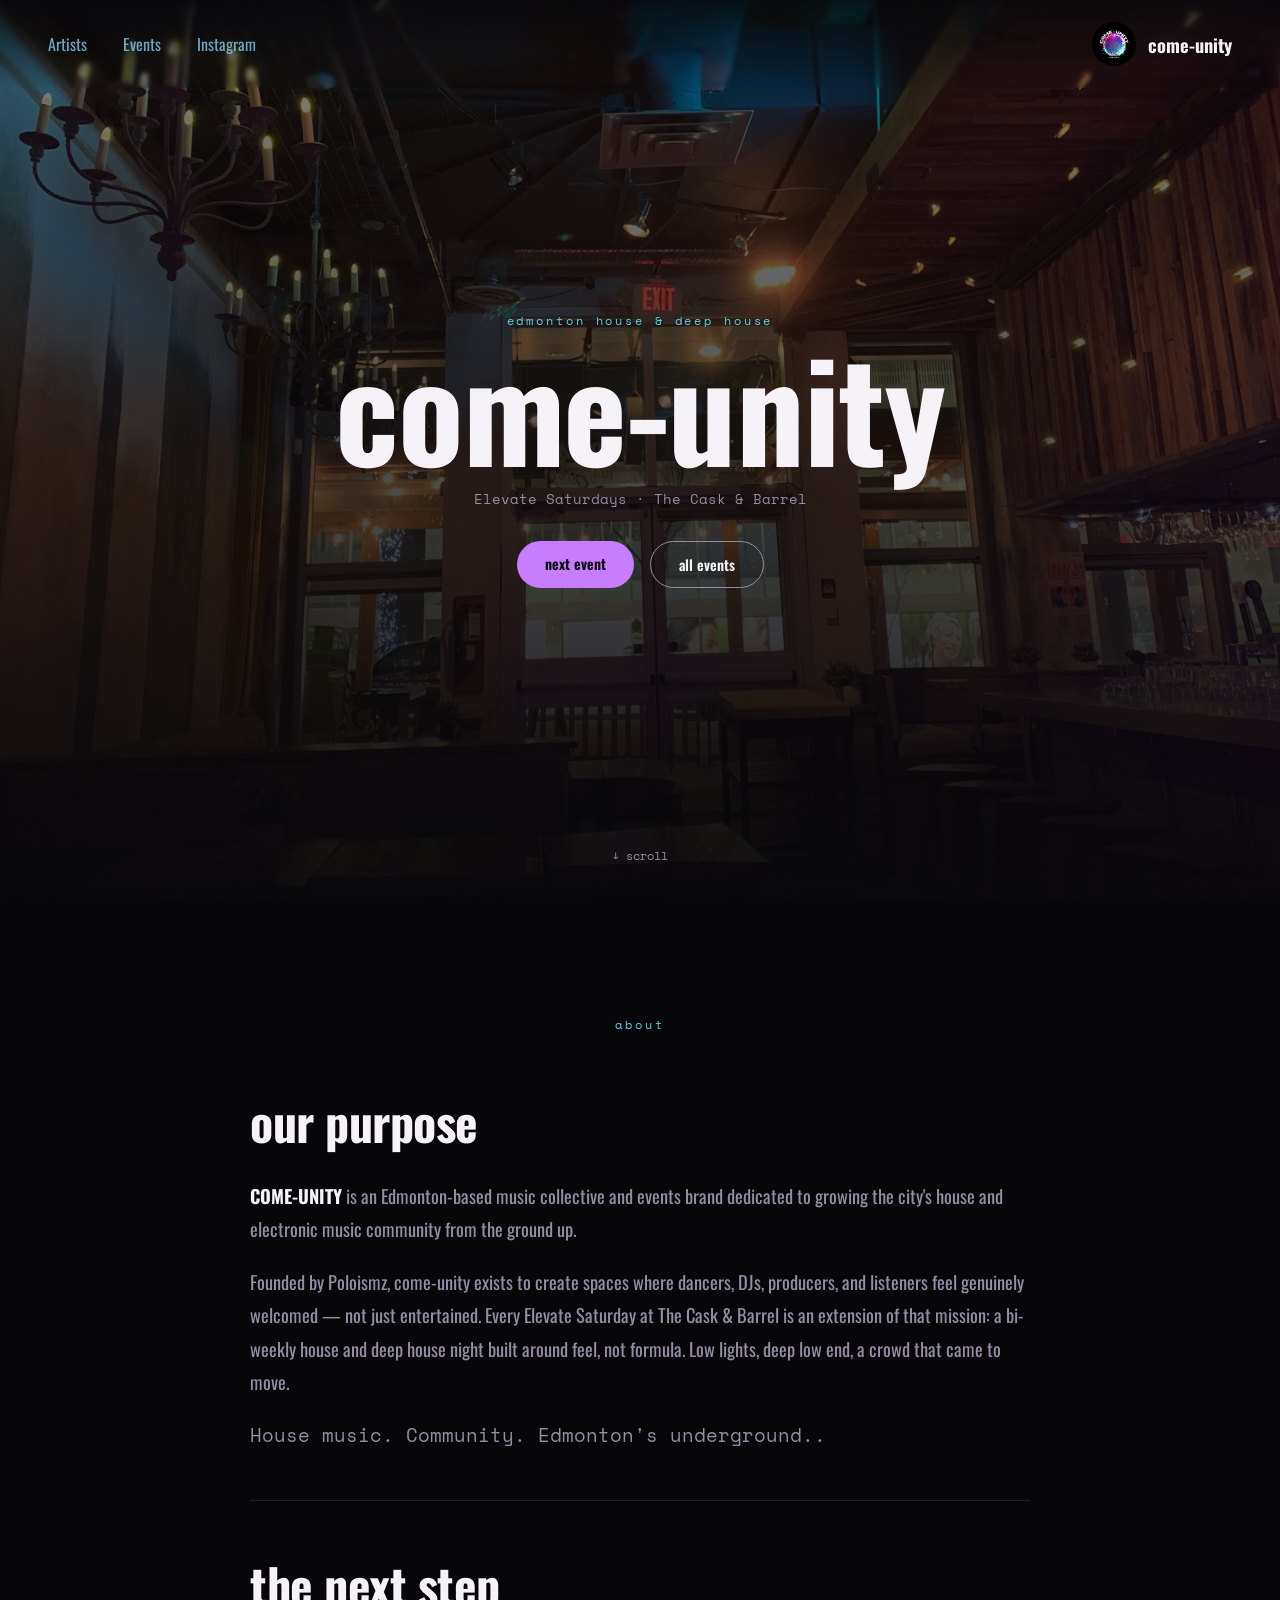
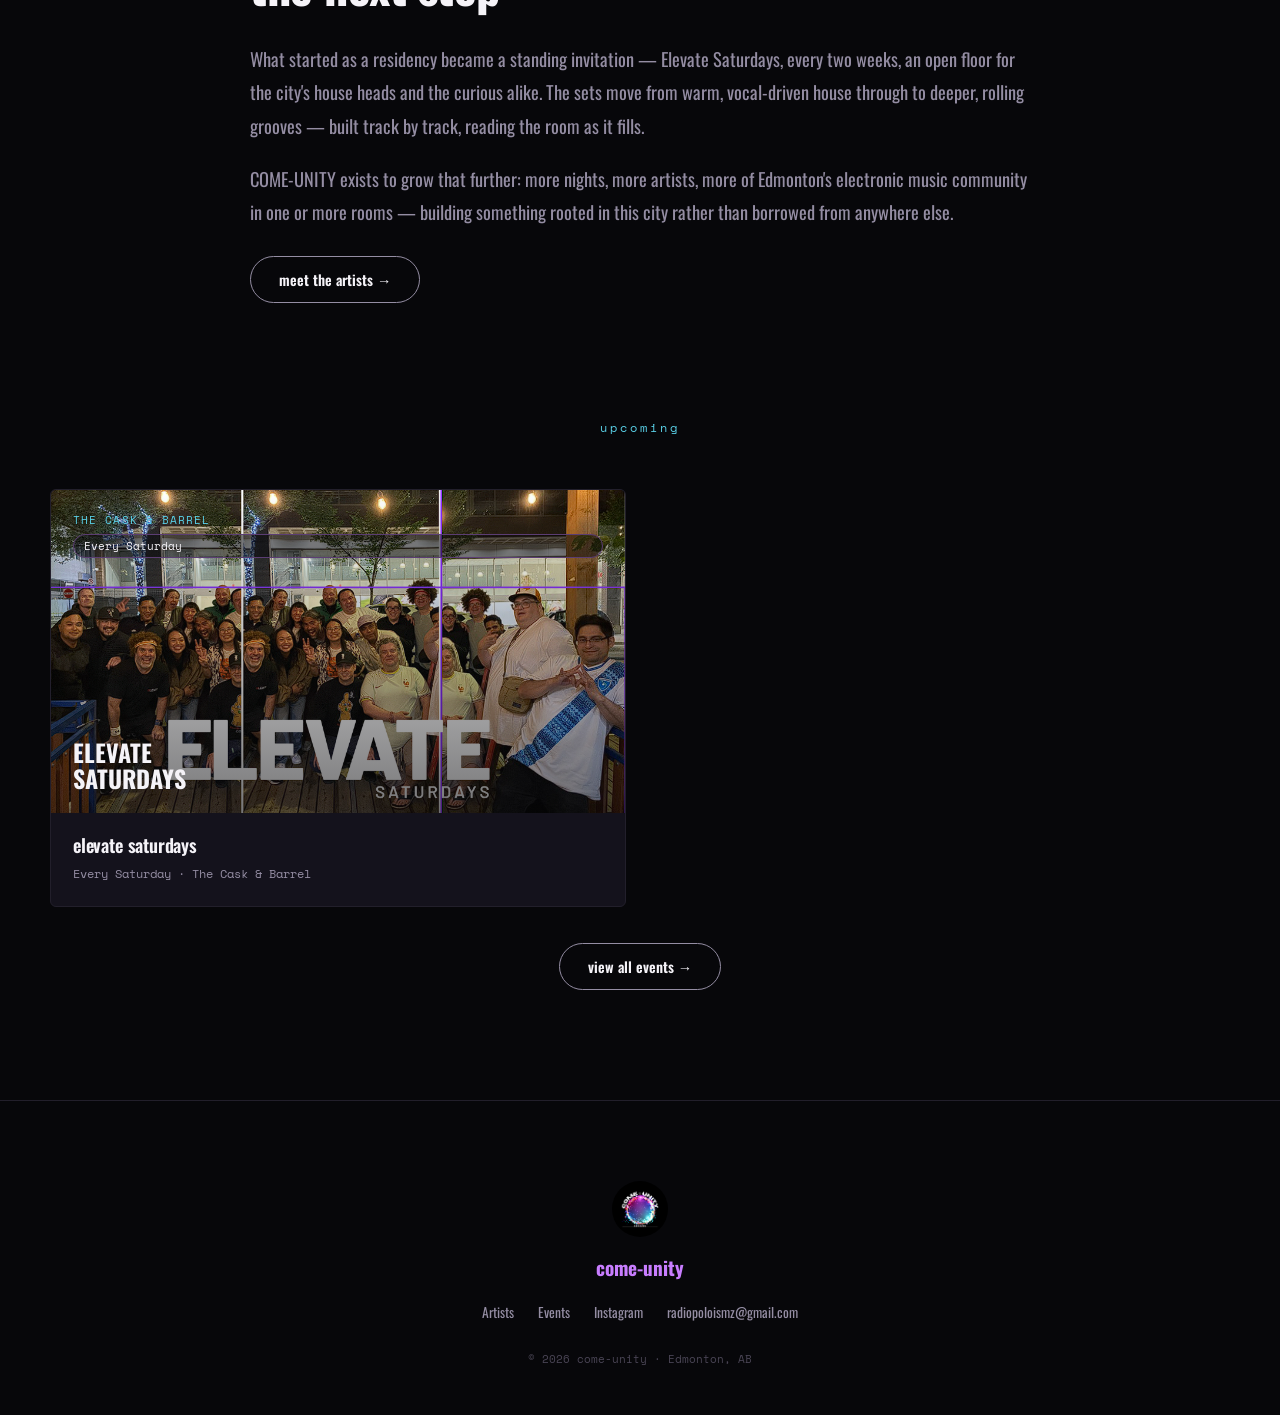
==== index.html @ d99fdaa0 "Update index.html" ====
<!DOCTYPE html>
<html lang="en">
<head>
<!-- Google tag (gtag.js) -->
<script async src="https://www.googletagmanager.com/gtag/js?id=G-9E8HQ9C3RS"></script>
<script>
  window.dataLayer = window.dataLayer || [];
  function gtag(){dataLayer.push(arguments);}
  gtag('js', new Date());
  gtag('config', 'G-9E8HQ9C3RS');
</script>
  <meta charset="UTF-8">
  <meta name="viewport" content="width=device-width, initial-scale=1.0, maximum-scale=1.0, user-scalable=no">
  <title>COME-UNITY — Edmonton House & Deep House</title>
  <meta name="description" content="COME-UNITY is Edmonton's home for electronic music. Elevate Saturdays at The Cask & Barrel.">
  <meta property="og:title" content="COME-UNITY — Edmonton House & Deep House">
  <meta property="og:description" content="Elevate Saturdays. Edmonton's weekly house night at The Cask & Barrel.">
  <meta property="og:image" content="https://come-unity.productions/assets/come-unity_blk.png">
  <meta property="og:url" content="https://come-unity.productions">
  <link rel="stylesheet" href="assets/css/style.css">
  <style>
    /* ── NAV SWAP: logo/wordmark right, links left ── */
    nav {
      flex-direction: row-reverse;
    }
    /* Slightly larger nav links */
    .nav-links {
      font-size: 1rem;
      gap: 36px;
    }
    .nav-logo {
      font-size: 1.15rem;
    }
    .nav-logo img {
      width: 44px;
      height: 44px;
    }

    /* ── ABOUT SECTION: stacked single column ── */
    .about-stack {
      max-width: 780px;
      margin: 0 auto;
    }
    .about-stack h2 {
      font-size: clamp(2rem, 4vw, 3rem);
      margin-bottom: 22px;
      font-family: 'Oswald', sans-serif;
      text-transform: lowercase;
      color: var(--text);
    }
    .about-stack p {
      color: var(--text-dim);
      line-height: 1.8;
      font-size: clamp(1rem, 1.5vw, 1.15rem);
      margin-bottom: 20px;
    }
    .about-stack p strong {
      color: var(--text);
    }
    .about-stack .pull {
      font-size: clamp(1rem, 1.5vw, 1.2rem);
      margin-top: 10px;
      margin-bottom: 36px;
    }
    .about-divider {
      border: none;
      border-top: 1px solid var(--line);
      margin: 48px 0;
    }
    .about-stack .btn {
      margin-top: 8px;
    }
  </style>
</head>
<body>

<nav>
  <!-- Logo/wordmark now on the RIGHT -->
  <a class="nav-logo" href="/">
    <img src="assets/logo.png" alt="come-unity">
    come-unity
  </a>
  <!-- Links now on the LEFT -->
  <div class="nav-links">
    <a href="artists/">Artists</a>
    <a href="events/">Events</a>
    <a href="https://instagram.com/poloismz_radio" target="_blank" rel="noopener">Instagram</a>
  </div>
</nav>

<!-- HERO -->
<section class="hero">
  <div class="hero-bg" style="background-image: url('assets/hero.jpg');"></div>
  <div class="hero-content">
    <span class="eyebrow">Edmonton House &amp; Deep House</span>
    <h1>come-unity</h1>
    <p class="hero-sub">Elevate Saturdays · The Cask &amp; Barrel</p>
    <div class="hero-ctas">
      <a class="btn btn-primary" href="events/elevate/">next event</a>
      <a class="btn btn-outline" href="events/">all events</a>
    </div>
  </div>
  <div class="scroll-hint">↓ scroll</div>
</section>

<!-- ABOUT STRIP — stacked single column, Our Purpose then Next Step below -->
<section class="section" id="about">
  <div class="section-inner">
    <div class="section-label"><span class="eyebrow">about</span></div>

    <div class="about-stack">

      <!-- OUR PURPOSE -->
      <h2>OUR PURPOSE</h2>
      <p>
        <strong>COME-UNITY</strong> is an Edmonton-based music collective and events brand
        dedicated to growing the city's house and electronic music community from the ground up.
      </p>
      <p>
        Founded by Poloismz, come-unity exists to create spaces where dancers, DJs, producers,  
        and listeners feel genuinely welcomed — not just entertained. Every Elevate Saturday at 
        The Cask &amp; Barrel is an extension of that mission: a bi-weekly house and deep house 
        night built around feel, not formula. Low lights, deep low end, a crowd that came to move.
      </p>
      <p class="pull">House music. Community. Edmonton's underground..</p>

      <hr class="about-divider">

      <!-- THE NEXT STEP — directly below -->
      <h2>THE NEXT STEP</h2>
      <p>
        What started as a residency became a standing invitation — Elevate Saturdays,
        every two weeks, an open floor for the city's house heads and the curious alike.
        The sets move from warm, vocal-driven house through to deeper, rolling grooves —
        built track by track, reading the room as it fills.
      </p>
      <p>
        COME-UNITY exists to grow that further: more nights, more artists,
        more of Edmonton's electronic music community in one or more rooms — building something
        rooted in this city rather than borrowed from anywhere else.
      </p>
      <a class="btn btn-outline" href="artists/">meet the artists →</a>

    </div>
  </div>
</section>

<!-- NEXT EVENT TEASER -->
<section class="section" style="padding-top: 0;" id="events-teaser">
  <div class="section-inner">
    <div class="section-label"><span class="eyebrow">upcoming</span></div>
    <div id="home-events" class="grid-2"></div>
    <div style="text-align:center; margin-top:36px;">
      <a class="btn btn-outline" href="events/">view all events →</a>
    </div>
  </div>
</section>

<!-- FOOTER -->
<footer>
  <img class="foot-logo" src="assets/logo.png" alt="come-unity">
  <div class="foot-brand">come-unity</div>
  <div class="foot-links">
    <a href="artists/">Artists</a>
    <a href="events/">Events</a>
    <a href="https://instagram.com/poloismz_radio" target="_blank" rel="noopener">Instagram</a>
    <a href="mailto:radiopoloismz@gmail.com">radiopoloismz@gmail.com</a>
  </div>
  <div class="copyright">© 2026 come-unity · Edmonton, AB</div>
</footer>

<script>
  const EVENTS = [
    {
      title:  "elevate saturdays",
      date:   "Every Saturday",
      venue:  "The Cask & Barrel",
      lineup: "elevate<br>saturdays",
      image:  "",
      status: "upcoming",
      slug:   "events/elevate/"
    }
    /* add more events here */
  ];

  function renderEventCards(events, containerId, limit) {
    const container = document.getElementById(containerId);
    if (!container) return;
    const list = limit ? events.slice(0, limit) : events;
    if (!list.length) {
      container.innerHTML = '<p style="color:var(--text-dim);font-family:Space Mono,monospace;font-size:.85rem;">no upcoming events listed yet.</p>';
      return;
    }
    container.innerHTML = list.map(ev => `
      <a class="event-card" href="${ev.slug || 'events/'}">
        <div class="flyer" style="background-image:url('assets/elevate/Elevate_NEW.png')">
          <div>
            <div class="venue-tag">${ev.venue}</div>
            <div class="date-pill">${ev.date}</div>
          </div>
          <div class="lineup-text">${ev.lineup}</div>
        </div>
        <div class="body">
          <h3>${ev.title}</h3>
          <div class="meta">${ev.date} · ${ev.venue}</div>
        </div>
      </a>
    `).join('');
  }

  renderEventCards(EVENTS, 'home-events', 2);
</script>

</body>
</html>
---- assets/css/style.css ----
@import url('https://fonts.googleapis.com/css2?family=Oswald:wght@400;500;600;700&family=Space+Mono:wght@400;700&display=swap');

/* ── TOKENS ─────────────────────────────────────────── */
:root {
  --bg:          #07070a;
  --bg-raised:   #111018;
  --bg-card:     #14121c;
  --accent:      #c87dff;   /* violet */
  --accent-2:    #5ad1e8;   /* cyan   */
  --accent-warm: #ff6eb0;   /* magenta */
  --accent-dim:  #5b3d73;
  --text:        #f5f3f8;
  --text-dim:    #948da3;
  --line:        #221f2b;
  --radius:      6px;
}

/* ── RESET ──────────────────────────────────────────── */
*, *::before, *::after { box-sizing: border-box; margin: 0; padding: 0; }
html  { scroll-behavior: smooth; }
body  {
  background: var(--bg);
  color: var(--text);
  font-family: 'Oswald', sans-serif;
  -webkit-font-smoothing: antialiased;
}
a { color: inherit; text-decoration: none; }
img { display: block; max-width: 100%; }

/* ── TYPE HELPERS ───────────────────────────────────── */
.mono    { font-family: 'Space Mono', monospace; }
h1, h2, h3 {
  font-family: 'Oswald', sans-serif;
  text-transform: lowercase;
  letter-spacing: -0.01em;
}
.eyebrow {
  font-family: 'Space Mono', monospace;
  font-size: 0.72rem;
  letter-spacing: 0.25em;
  color: var(--accent-2);
  text-transform: lowercase;
}
.pull {
  color: var(--accent);
  font-family: 'Space Mono', monospace;
  font-size: 0.9rem;
  margin-top: 24px;
}

/* ── NAV ────────────────────────────────────────────── */
nav {
  position: fixed; top: 0; left: 0; right: 0; z-index: 50;
  display: flex; justify-content: space-between; align-items: center;
  padding: 22px 48px;
  /* subtle blur backdrop */
  background: linear-gradient(to bottom, rgba(7,7,10,0.85), transparent);
  -webkit-backdrop-filter: blur(2px);
  backdrop-filter: blur(2px);
}
.nav-logo {
  display: flex; align-items: center; gap: 12px;
  font-weight: 700; font-size: 1.05rem; text-transform: lowercase;
}
.nav-logo img {
  width: 38px; height: 38px; border-radius: 50%;
}
.nav-links { display:flex; gap:32px; font-size: 0.85rem; }
.nav-links a { opacity: 0.8; transition: opacity .2s; color: #89cff0; }
.nav-links a:hover { opacity: 1; }
.nav-links a.active { opacity: 1; color: var(--accent); }

/* ── HERO (full-screen) ─────────────────────────────── */
.hero {
  position: relative; height: 100vh; min-height: 640px;
  display: flex; flex-direction: column;
  align-items: center; justify-content: center;
  text-align: center; overflow: hidden;
}
.hero-bg {
  position: absolute; inset: 0;
  background-size: cover; background-position: center 70%;
  z-index: 0;
}
.hero-bg::after {
  content: "";
  position: absolute; inset: 0;
  background: linear-gradient(
    180deg,
    rgba(7,7,10,0.50) 0%,
    rgba(7,7,10,0.70) 50%,
    rgba(7,7,10,0.97) 100%
  );
}
/* fallback glow when no photo */
.hero-bg.glow {
  background:
    radial-gradient(55% 45% at 30% 30%, rgba(200,125,255,0.30), transparent 70%),
    radial-gradient(55% 45% at 75% 60%, rgba(90,209,232,0.22), transparent 70%),
    var(--bg);
  animation: drift 18s ease-in-out infinite alternate;
}
@keyframes drift {
  from { filter: hue-rotate(0deg) brightness(1); }
  to   { filter: hue-rotate(14deg) brightness(1.1); }
}
.hero-content {
  position: relative; z-index: 2; padding: 0 24px;
}
.hero-content h1 {
  font-size: clamp(3rem, 11vw, 8.5rem);
  line-height: 0.9; font-weight: 700;
}
.hero-content .eyebrow { display: block; margin-bottom: 16px; }
.hero-sub {
  margin-top: 20px;
  font-family: 'Space Mono', monospace;
  color: var(--text-dim); font-size: 0.9rem;
}
.hero-ctas {
  display: flex; gap: 16px; justify-content: center;
  margin-top: 32px; flex-wrap: wrap;
}
.scroll-hint {
  position: absolute; bottom: 36px; left: 50%; transform: translateX(-50%);
  font-family: 'Space Mono', monospace; font-size: 0.72rem; color: var(--text-dim);
  z-index: 2; animation: bob 2.2s ease-in-out infinite;
}
@keyframes bob {
  0%, 100% { transform: translate(-50%, 0); }
  50%       { transform: translate(-50%, 6px); }
}

/* ── BUTTONS ────────────────────────────────────────── */
.btn {
  display: inline-block;
  padding: 12px 28px;
  border-radius: 999px;
  font-family: 'Oswald', sans-serif;
  font-size: 0.9rem; font-weight: 600;
  text-transform: lowercase;
  transition: opacity .2s, transform .15s;
  cursor: pointer; border: none;
}
.btn:hover { opacity: 0.85; transform: translateY(-2px); }
.btn-primary {
  background: var(--accent);
  color: var(--bg);
}
.btn-outline {
  background: transparent;
  border: 1px solid var(--text-dim);
  color: var(--text);
}
.btn-outline:hover { border-color: var(--accent); color: var(--accent); }

/* ── SECTION / LAYOUT ───────────────────────────────── */
.section { padding: 110px 48px; }
.section-inner { max-width: 1180px; margin: 0 auto; }
.section-label { text-align: center; margin-bottom: 52px; }

/* ── CARDS (generic) ────────────────────────────────── */
.card {
  background: var(--bg-card);
  border: 1px solid var(--line);
  border-radius: var(--radius);
  overflow: hidden;
  transition: transform .25s, border-color .25s;
}
.card:hover { transform: translateY(-4px); border-color: var(--accent-dim); }
.card-img {
  aspect-ratio: 16 / 9;
  background: linear-gradient(135deg, #231540, #10101a 65%);
  background-size: cover; background-position: center;
  position: relative;
}
.card-img::after {
  content: ""; position: absolute; inset: 0;
  background: linear-gradient(180deg, transparent 50%, rgba(7,7,10,0.6));
}
.card-body { padding: 20px 24px 26px; }
.card-body h3 { font-size: 1.2rem; font-weight: 600; margin-bottom: 6px; }
.card-body .meta {
  font-family: 'Space Mono', monospace;
  font-size: 0.78rem; color: var(--text-dim); margin-bottom: 14px;
}
.card-body p { color: var(--text-dim); font-size: 0.95rem; line-height: 1.6; }

/* ── TWO-COL GRID ───────────────────────────────────── */
.grid-2 {
  display: grid; grid-template-columns: 1fr 1fr; gap: 28px;
}
.grid-3 {
  display: grid; grid-template-columns: repeat(3, 1fr); gap: 24px;
}

/* ── PAGE HERO (sub-pages) ──────────────────────────── */
.page-hero {
  padding: 160px 48px 80px;
  border-bottom: 1px solid var(--line);
  position: relative; overflow: hidden;
}
.page-hero::before {
  content: "";
  position: absolute; inset: 0;
  background:
    radial-gradient(60% 80% at 10% 50%, rgba(200,125,255,0.12), transparent 70%),
    radial-gradient(50% 60% at 80% 20%, rgba(90,209,232,0.08), transparent 70%);
  pointer-events: none;
}
.page-hero .inner { max-width: 1180px; margin: 0 auto; position: relative; z-index: 1; }
.page-hero h1 { font-size: clamp(2.4rem, 6vw, 5rem); line-height: 0.95; font-weight: 700; }
.page-hero .sub {
  margin-top: 16px; color: var(--text-dim);
  font-family: 'Space Mono', monospace; font-size: 0.9rem;
}
.page-hero .eyebrow { margin-bottom: 14px; }

/* ── BREADCRUMB ─────────────────────────────────────── */
.breadcrumb {
  font-family: 'Space Mono', monospace; font-size: 0.72rem;
  color: var(--text-dim); margin-bottom: 18px;
}
.breadcrumb a { color: var(--accent-2); }
.breadcrumb a:hover { color: var(--text); }
.breadcrumb span { margin: 0 8px; }

/* ── ARTIST CARD ────────────────────────────────────── */
.artist-card {
  display: block;
  background: var(--bg-card);
  border: 1px solid var(--line);
  border-radius: var(--radius);
  overflow: hidden;
  transition: transform .25s, border-color .25s;
}
.artist-card:hover { transform: translateY(-5px); border-color: var(--accent-dim); }
.artist-card .photo {
  aspect-ratio: 1;
  background: linear-gradient(135deg, #271b35, #0e0c1a 65%);
  background-size: cover; background-position: top center;
  position: relative;
}
.artist-card .photo::after {
  content: ""; position: absolute; inset: 0;
  background: linear-gradient(180deg, transparent 50%, rgba(7,7,10,0.7));
}
.artist-card .info { padding: 18px 22px 22px; }
.artist-card .info h3 { font-size: 1.3rem; font-weight: 700; margin-bottom: 4px; }
.artist-card .info .role { font-family: 'Space Mono', monospace; font-size: 0.72rem; color: var(--accent-2); }
.artist-card .info p { color: var(--text-dim); font-size: 0.9rem; line-height: 1.5; margin-top: 10px; }

/* ── EVENT CARD ─────────────────────────────────────── */
.event-card {
  display: block;
  background: var(--bg-card);
  border: 1px solid var(--line);
  border-radius: var(--radius);
  overflow: hidden;
  transition: transform .25s, border-color .25s;
}
.event-card:hover { transform: translateY(-4px); border-color: var(--accent-dim); }
.event-card .flyer {
  aspect-ratio: 16 / 9;
  background: linear-gradient(135deg, #271b35, #10101a 60%);
  background-size: cover; background-position: center;
  position: relative; padding: 22px;
  display: flex; flex-direction: column; justify-content: space-between;
}
.event-card .flyer::after {
  content: ""; position: absolute; inset: 0;
  background: linear-gradient(180deg, rgba(7,7,10,0.0), rgba(7,7,10,0.55));
  pointer-events: none;
}
.event-card .flyer > * { position: relative; z-index: 1; }
.event-card .flyer .venue-tag {
  font-family: 'Space Mono', monospace; font-size: 0.68rem;
  letter-spacing: 0.1em; color: var(--accent-2); text-transform: uppercase;
}
.event-card .flyer .date-pill {
  align-self: flex-start;
  font-family: 'Space Mono', monospace; font-size: 0.68rem;
  color: var(--text); border: 1px solid var(--accent-dim);
  padding: 3px 10px; border-radius: 999px; margin-top: 6px;
  background: rgba(7,7,10,0.5);
}
.event-card .flyer .lineup-text {
  font-size: 1.5rem; font-weight: 700;
  text-transform: uppercase; line-height: 1.05;
}
.event-card .body { padding: 18px 22px 24px; }
.event-card .body h3 { font-size: 1.15rem; font-weight: 600; margin-bottom: 6px; }
.event-card .body .meta {
  font-family: 'Space Mono', monospace; font-size: 0.76rem; color: var(--text-dim);
}

/* ── FOOTER ─────────────────────────────────────────── */
footer {
  text-align: center; padding: 80px 24px 48px;
  border-top: 1px solid var(--line);
}
footer .foot-logo { width: 56px; height: 56px; border-radius: 50%; margin: 0 auto 16px; }
footer .foot-brand {
  font-weight: 700; font-size: 1.2rem; color: var(--accent);
  text-transform: lowercase; margin-bottom: 20px;
}
.foot-links {
  display: flex; justify-content: center; gap: 24px;
  flex-wrap: wrap; font-size: 0.85rem; color: var(--text-dim); margin-bottom: 28px;
}
.foot-links a:hover { color: var(--text); }
.copyright {
  font-family: 'Space Mono', monospace; font-size: 0.7rem; color: #4a4555;
}

/* ── RESPONSIVE ─────────────────────────────────────── */
@media (max-width: 860px) {
  nav { padding: 18px 22px; }
  .nav-links { gap: 18px; font-size: 0.78rem; }
  .section { padding: 80px 22px; }
  .page-hero { padding: 130px 22px 60px; }
  .grid-2, .grid-3 { grid-template-columns: 1fr; }
}
@media (max-width: 500px) {
  .nav-links a:not(.active) { display: none; }
}
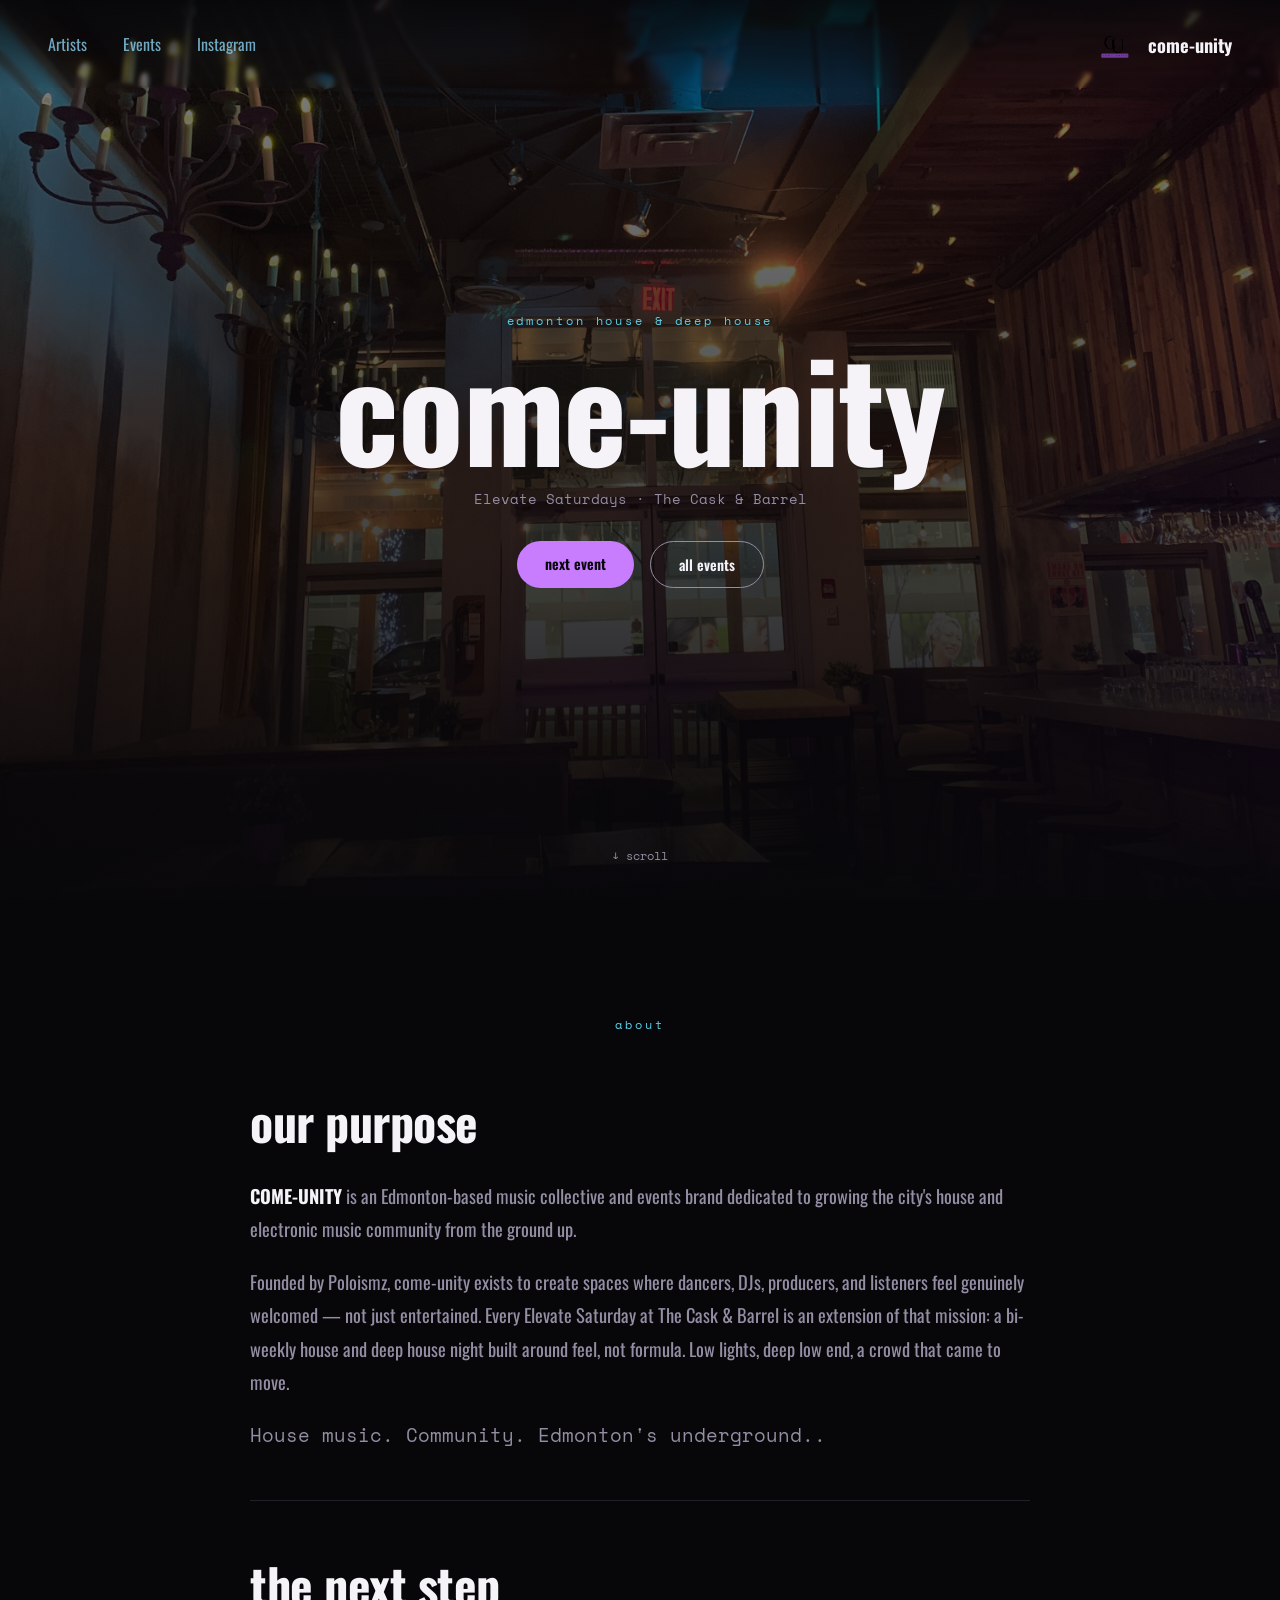
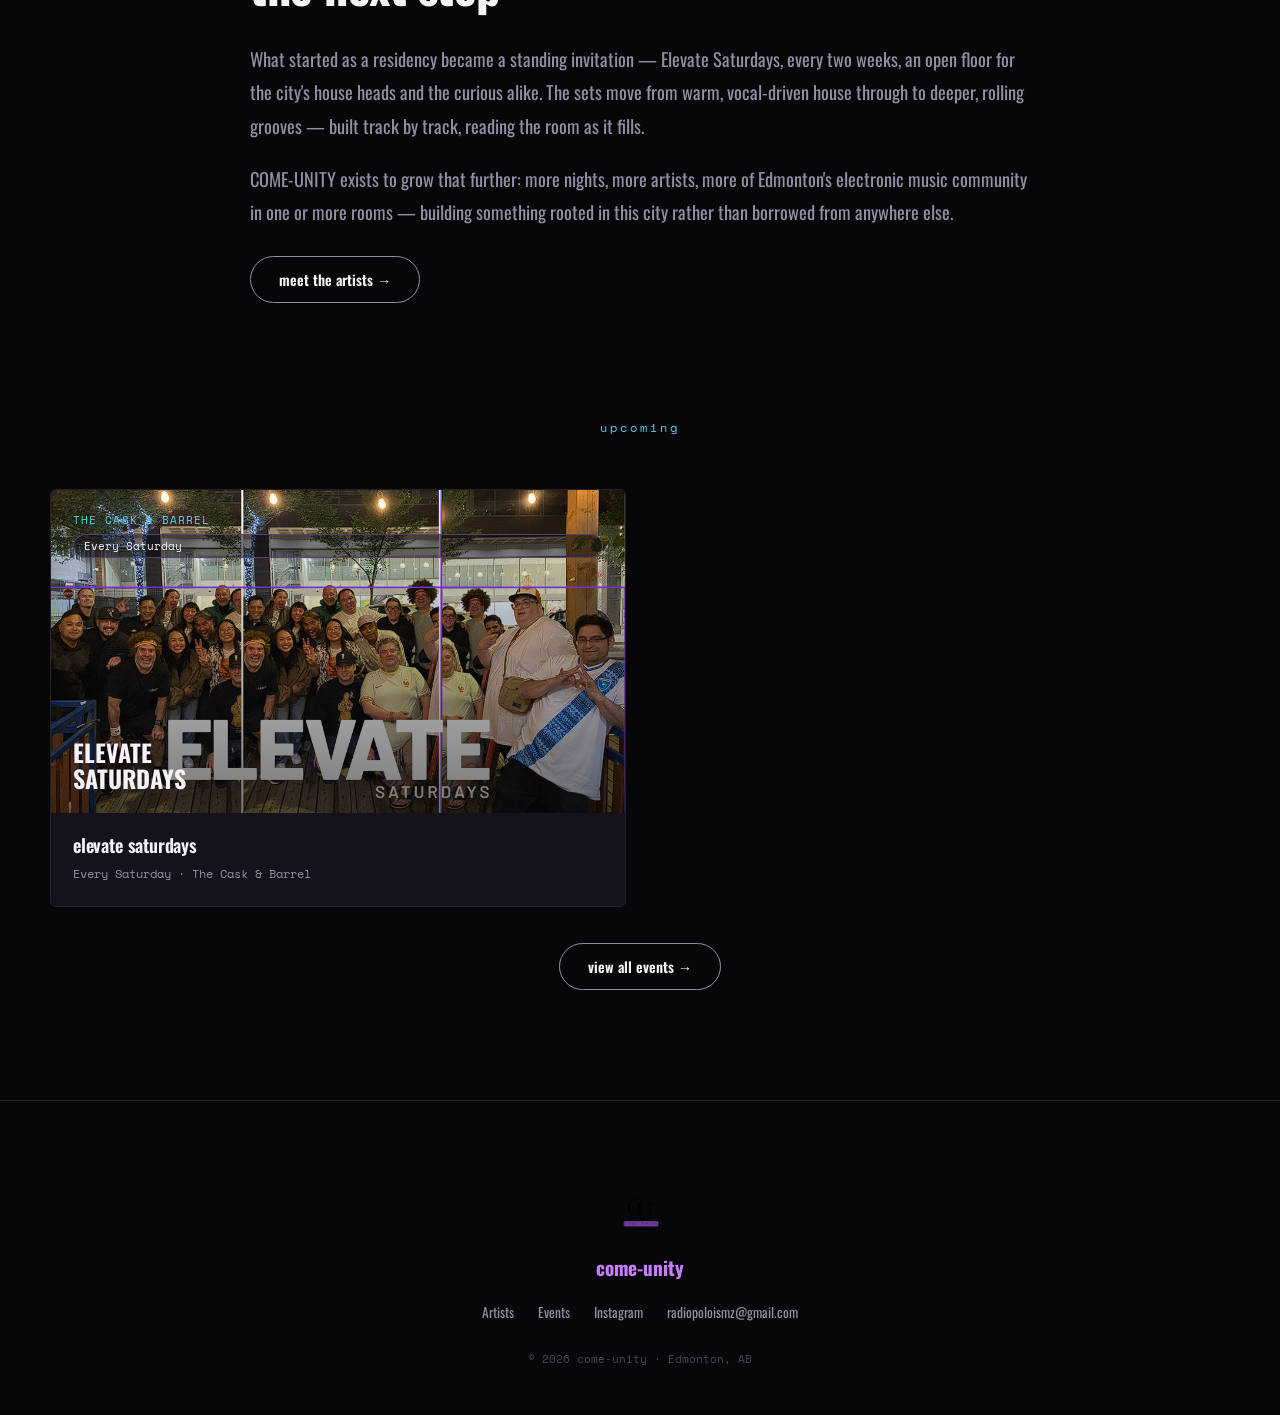
==== commit b67b42bc: "Update index.html" ====
--- a/index.html
+++ b/index.html
@@ -77,7 +77,7 @@
 <nav>
   <!-- Logo/wordmark now on the RIGHT -->
   <a class="nav-logo" href="/">
-    <img src="assets/logo.png" alt="come-unity">
+    <img src="assets/come-unity_blk.png" alt="come-unity">
     come-unity
   </a>
   <!-- Links now on the LEFT -->
@@ -158,7 +158,7 @@
 
 <!-- FOOTER -->
 <footer>
-  <img class="foot-logo" src="assets/logo.png" alt="come-unity">
+  <img class="foot-logo" src="assets/come-unity_blk.png" alt="come-unity">
   <div class="foot-brand">come-unity</div>
   <div class="foot-links">
     <a href="artists/">Artists</a>
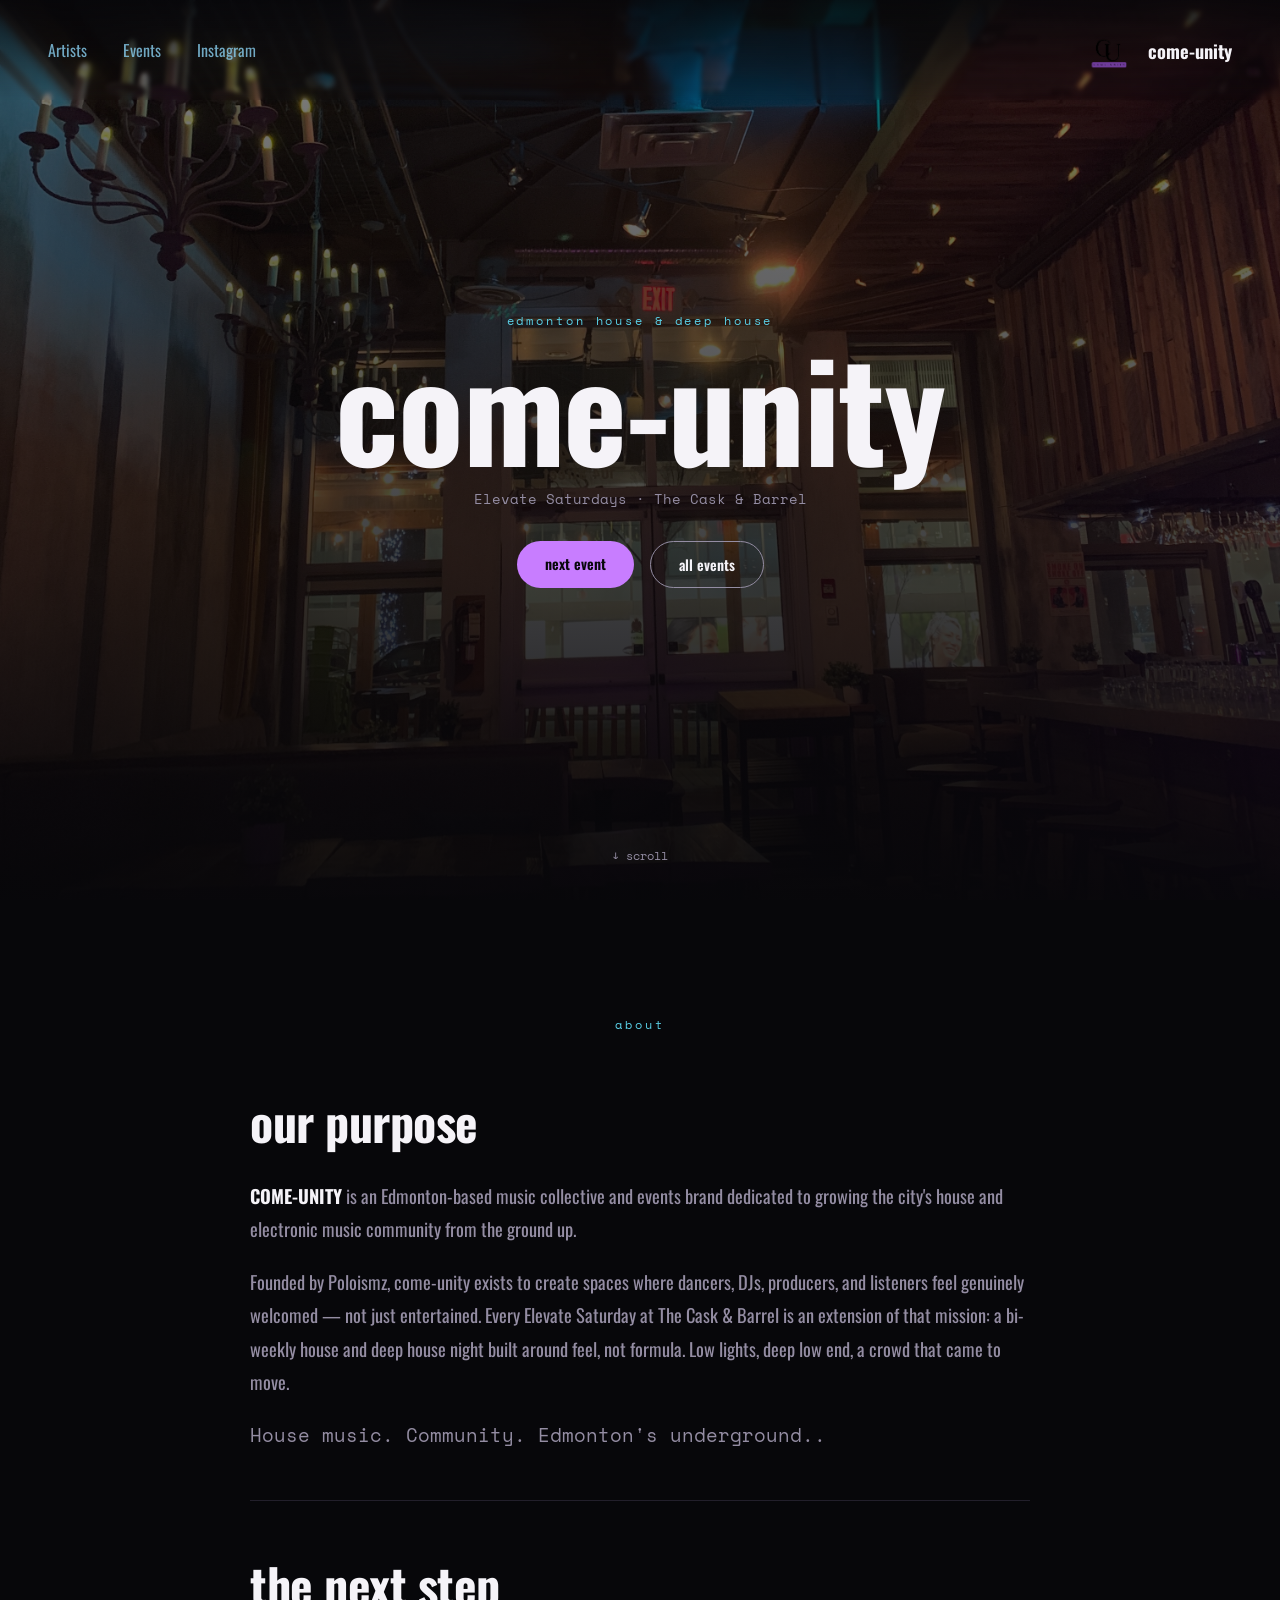
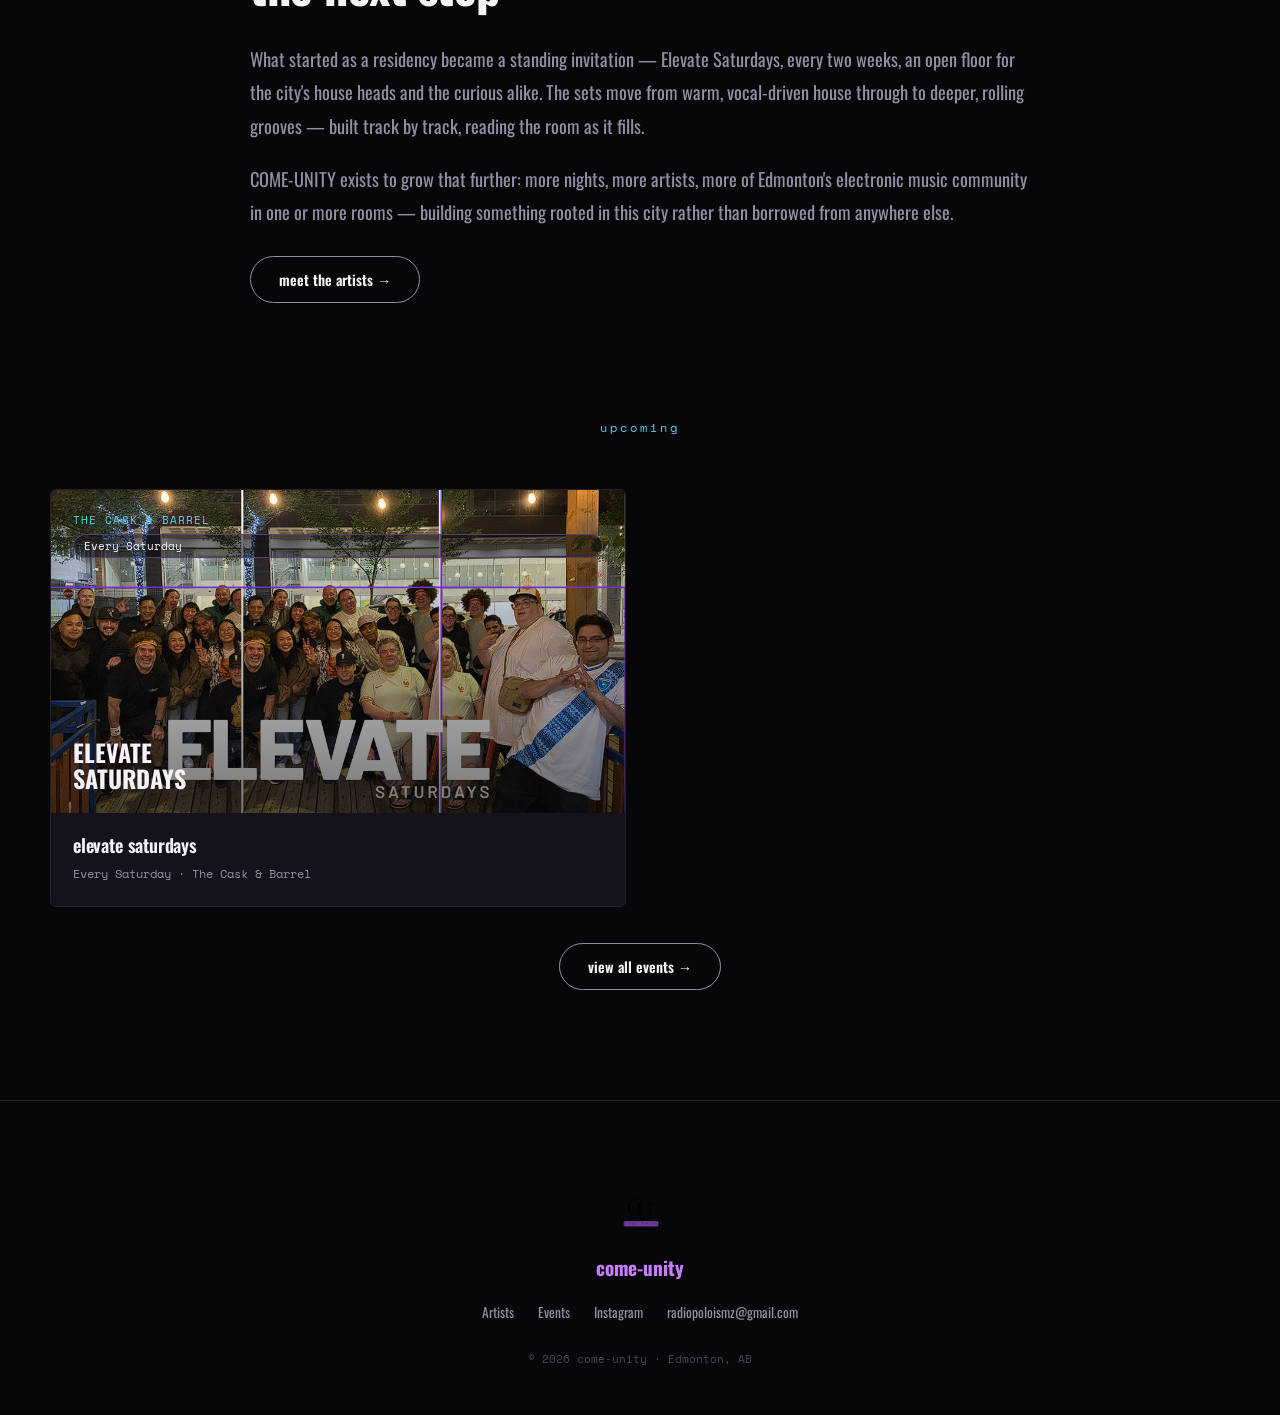
==== commit 248a431c: "Update index.html" ====
--- a/index.html
+++ b/index.html
@@ -32,8 +32,8 @@
       font-size: 1.15rem;
     }
     .nav-logo img {
-      width: 44px;
-      height: 44px;
+      width: 56px;
+      height: 56px;
     }
 
     /* ── ABOUT SECTION: stacked single column ── */
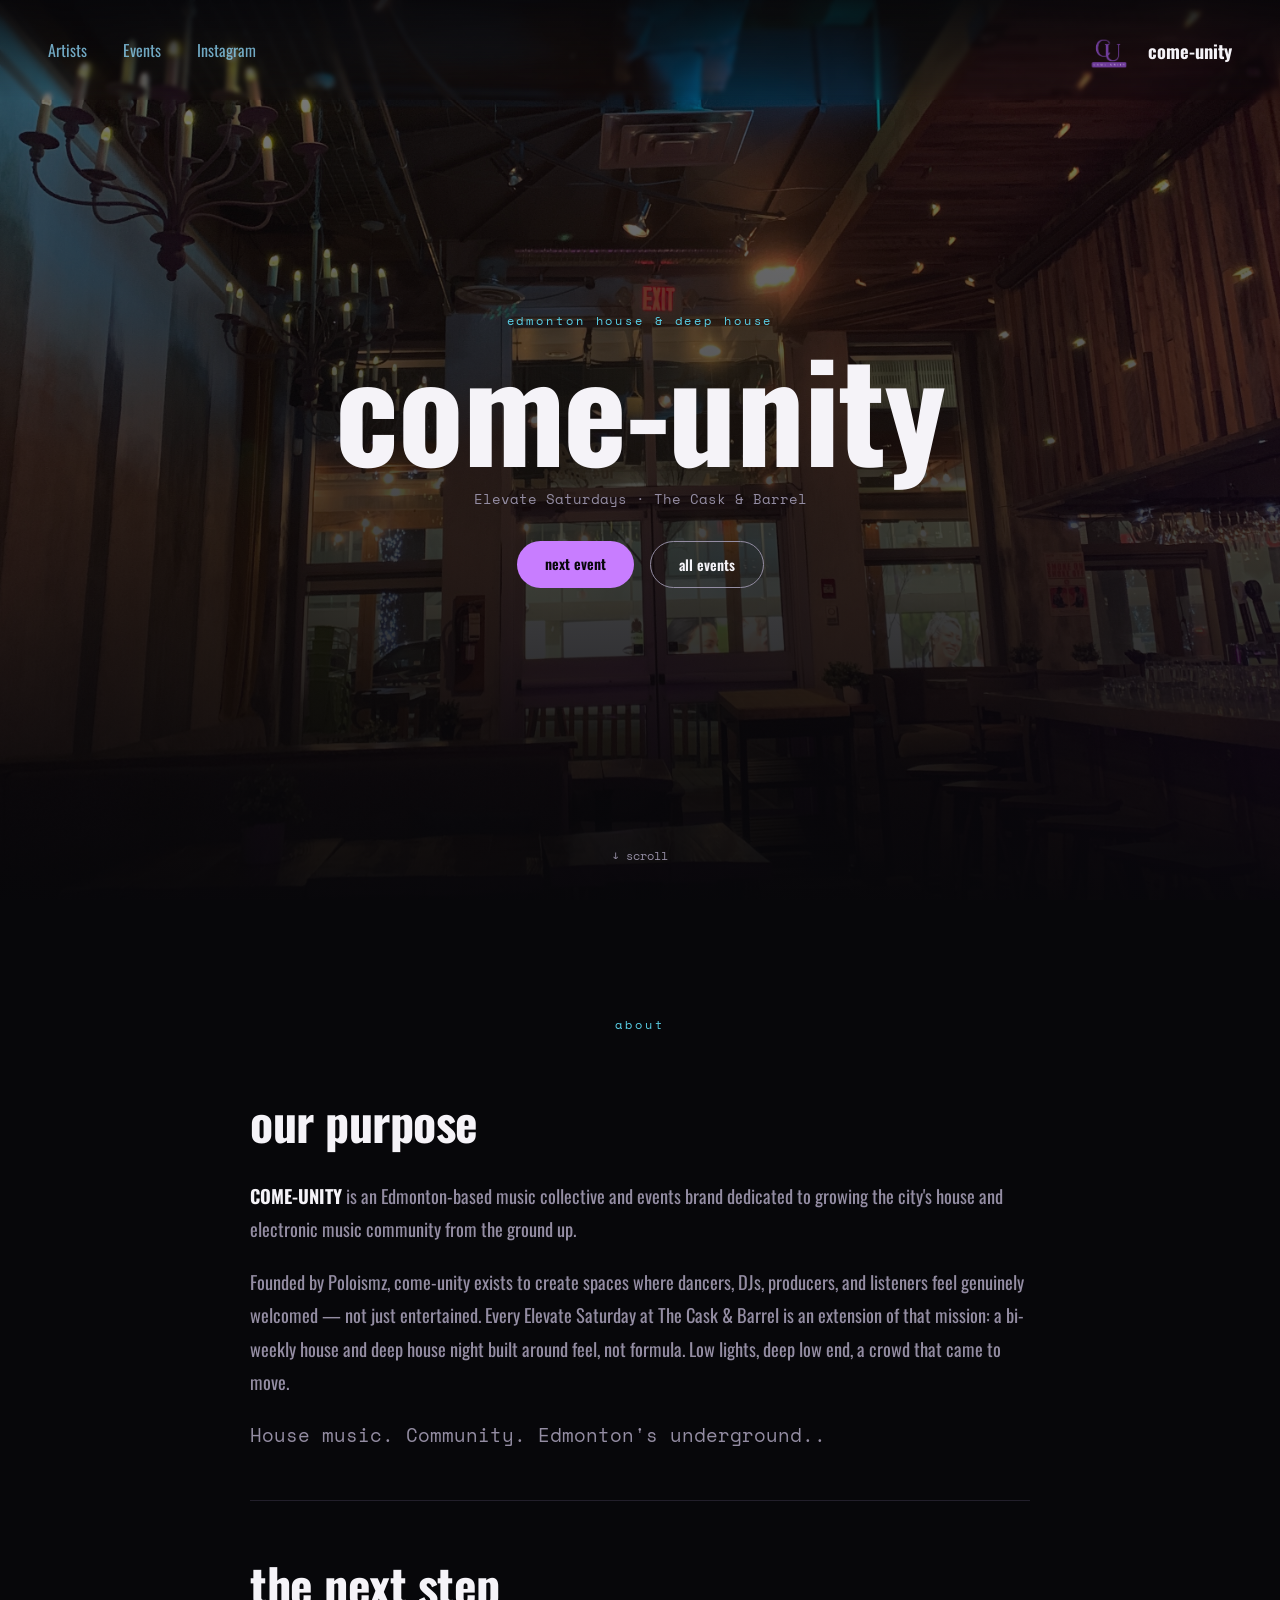
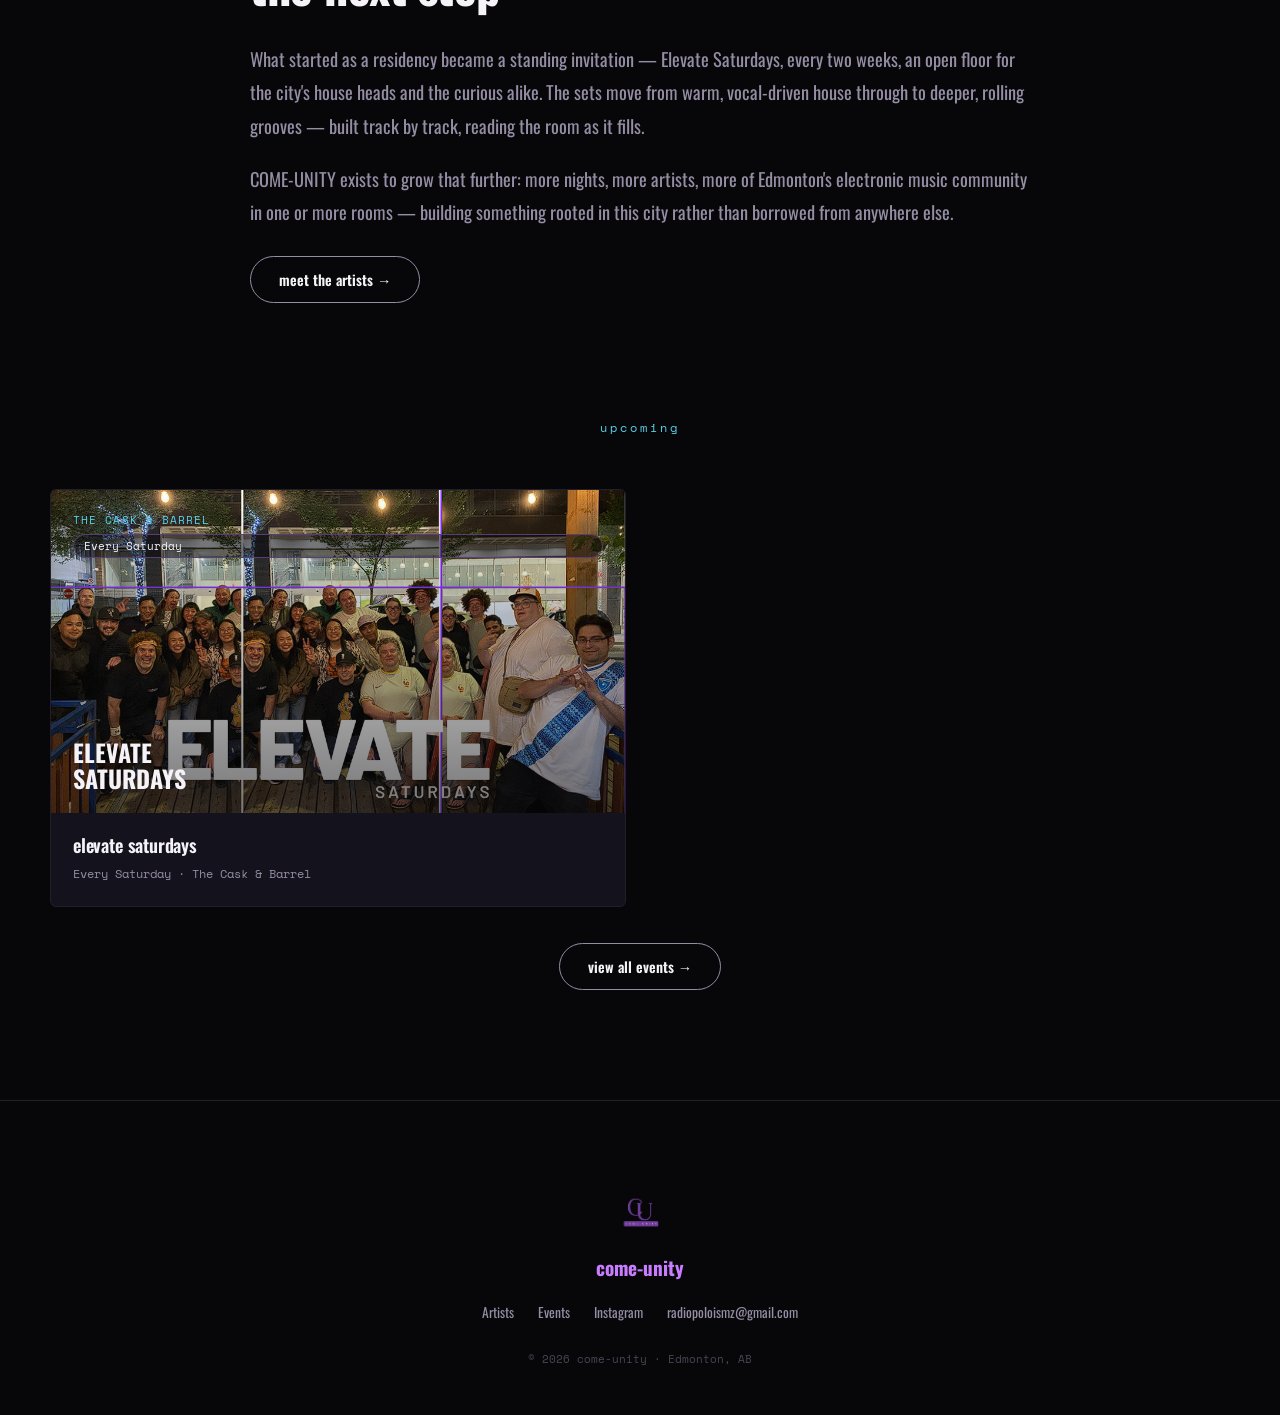
==== commit c21fd2b5: "Update index.html" ====
--- a/index.html
+++ b/index.html
@@ -15,7 +15,7 @@
   <meta name="description" content="COME-UNITY is Edmonton's home for electronic music. Elevate Saturdays at The Cask & Barrel.">
   <meta property="og:title" content="COME-UNITY — Edmonton House & Deep House">
   <meta property="og:description" content="Elevate Saturdays. Edmonton's weekly house night at The Cask & Barrel.">
-  <meta property="og:image" content="https://come-unity.productions/assets/come-unity_blk.png">
+  <meta property="og:image" content="https://come-unity.productions/assets/come-unity_wht.png">
   <meta property="og:url" content="https://come-unity.productions">
   <link rel="stylesheet" href="assets/css/style.css">
   <style>
@@ -77,7 +77,7 @@
 <nav>
   <!-- Logo/wordmark now on the RIGHT -->
   <a class="nav-logo" href="/">
-    <img src="assets/come-unity_blk.png" alt="come-unity">
+    <img src="assets/come-unity_wht.png" alt="come-unity">
     come-unity
   </a>
   <!-- Links now on the LEFT -->
@@ -158,7 +158,7 @@
 
 <!-- FOOTER -->
 <footer>
-  <img class="foot-logo" src="assets/come-unity_blk.png" alt="come-unity">
+  <img class="foot-logo" src="assets/come-unity_wht.png" alt="come-unity">
   <div class="foot-brand">come-unity</div>
   <div class="foot-links">
     <a href="artists/">Artists</a>
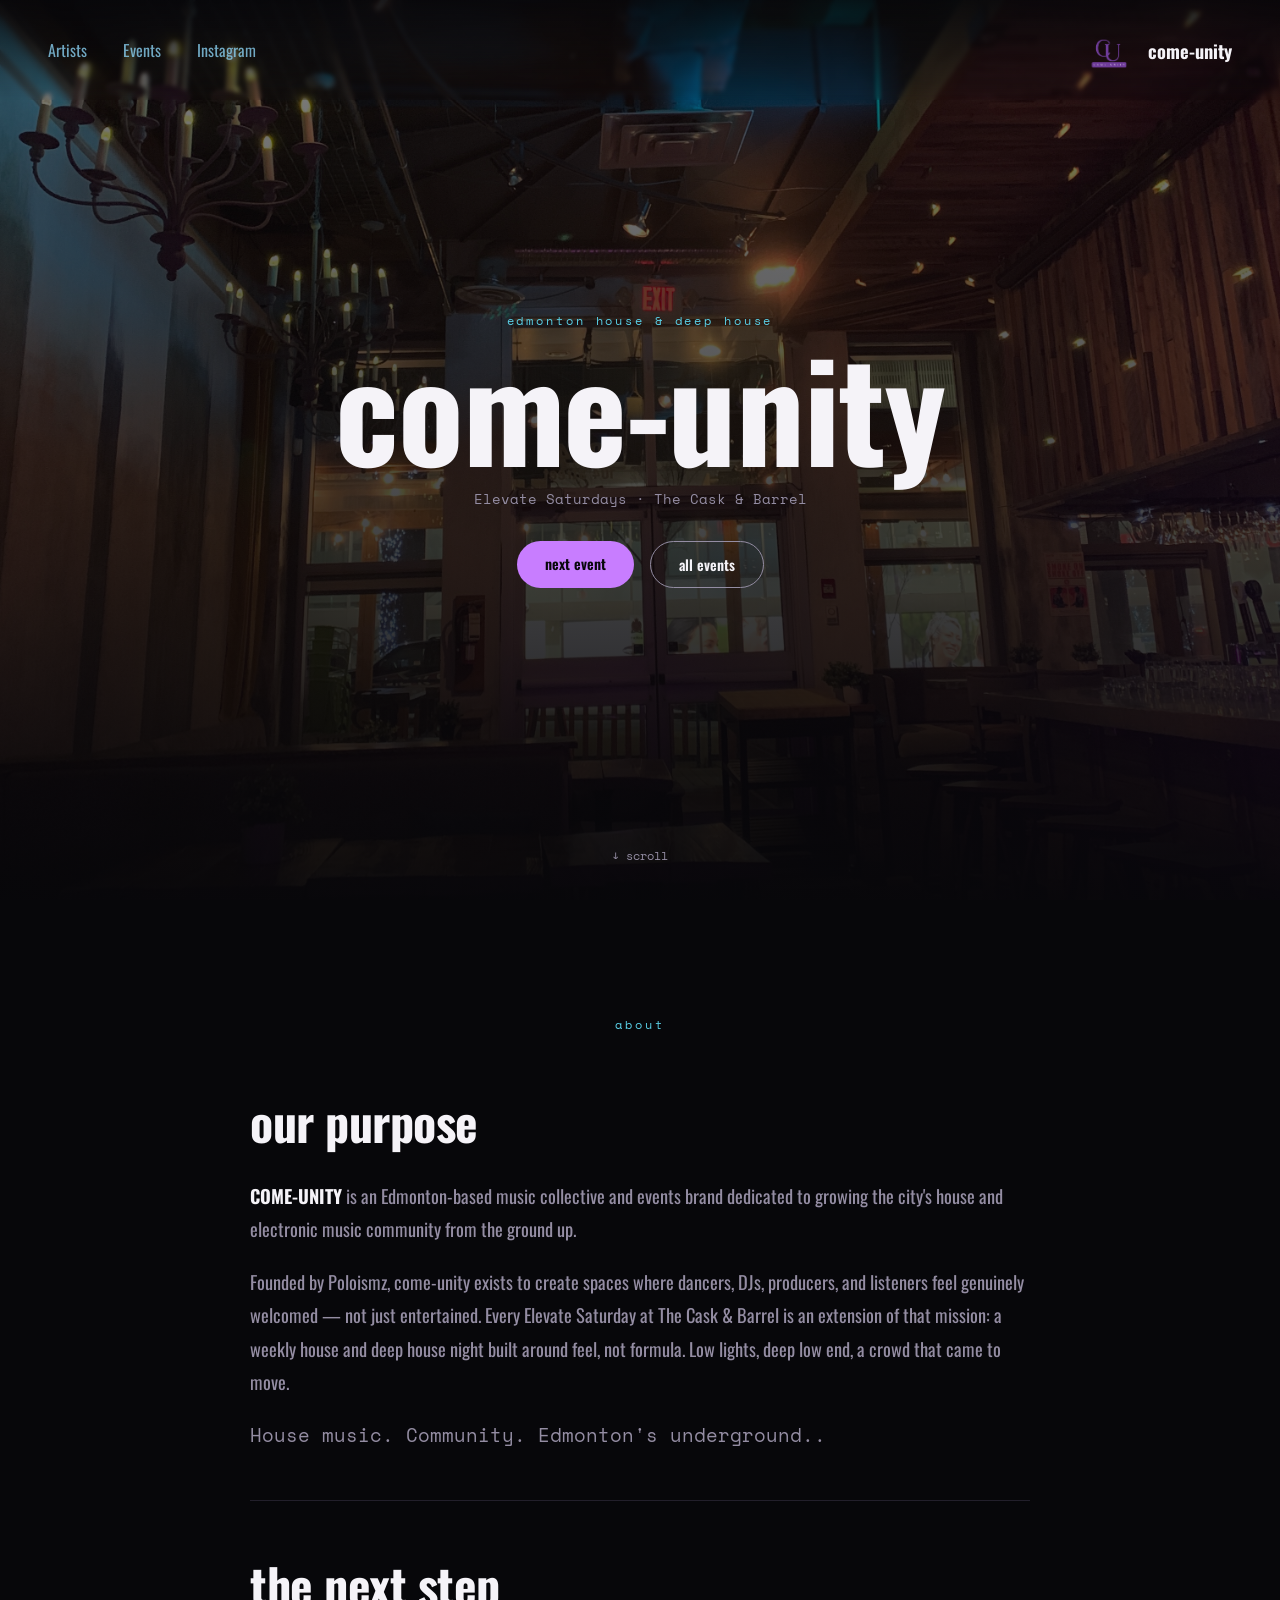
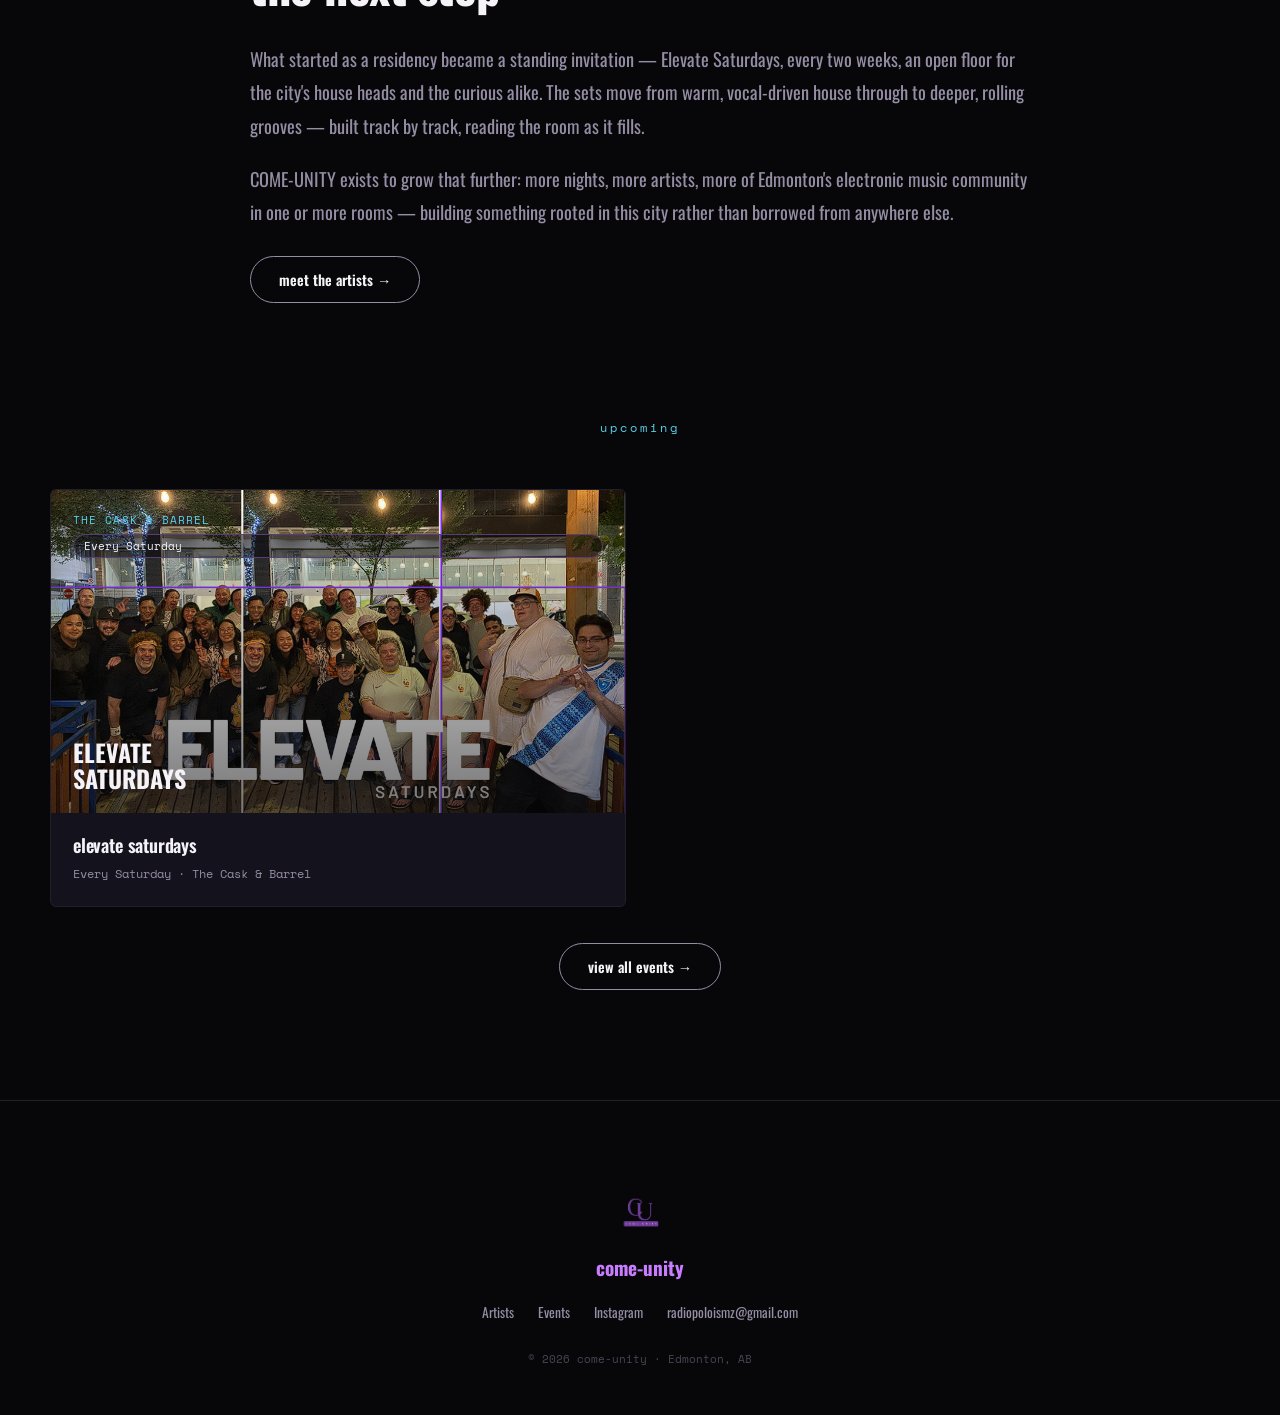
==== commit 064e90d4: "Update index.html" ====
--- a/index.html
+++ b/index.html
@@ -119,7 +119,7 @@
       <p>
         Founded by Poloismz, come-unity exists to create spaces where dancers, DJs, producers,  
         and listeners feel genuinely welcomed — not just entertained. Every Elevate Saturday at 
-        The Cask &amp; Barrel is an extension of that mission: a bi-weekly house and deep house 
+        The Cask &amp; Barrel is an extension of that mission: a weekly house and deep house 
         night built around feel, not formula. Low lights, deep low end, a crowd that came to move.
       </p>
       <p class="pull">House music. Community. Edmonton's underground..</p>
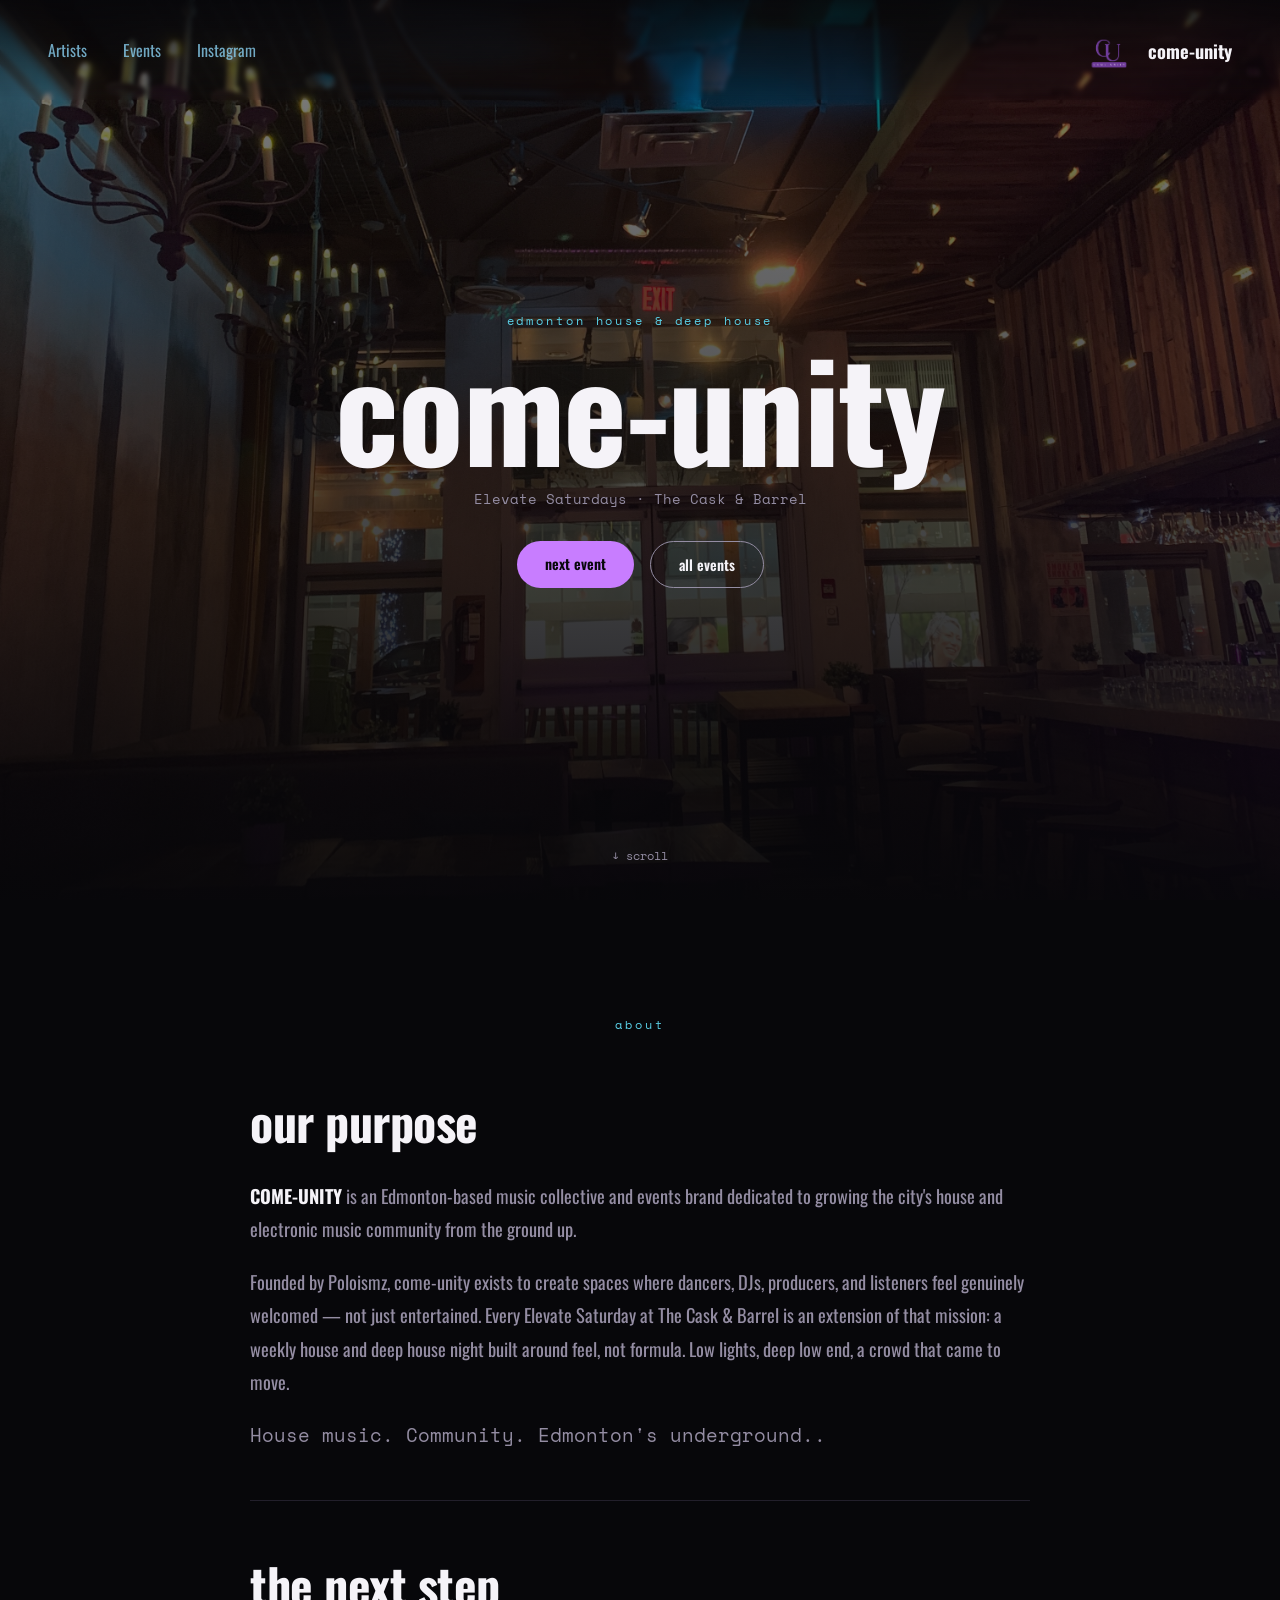
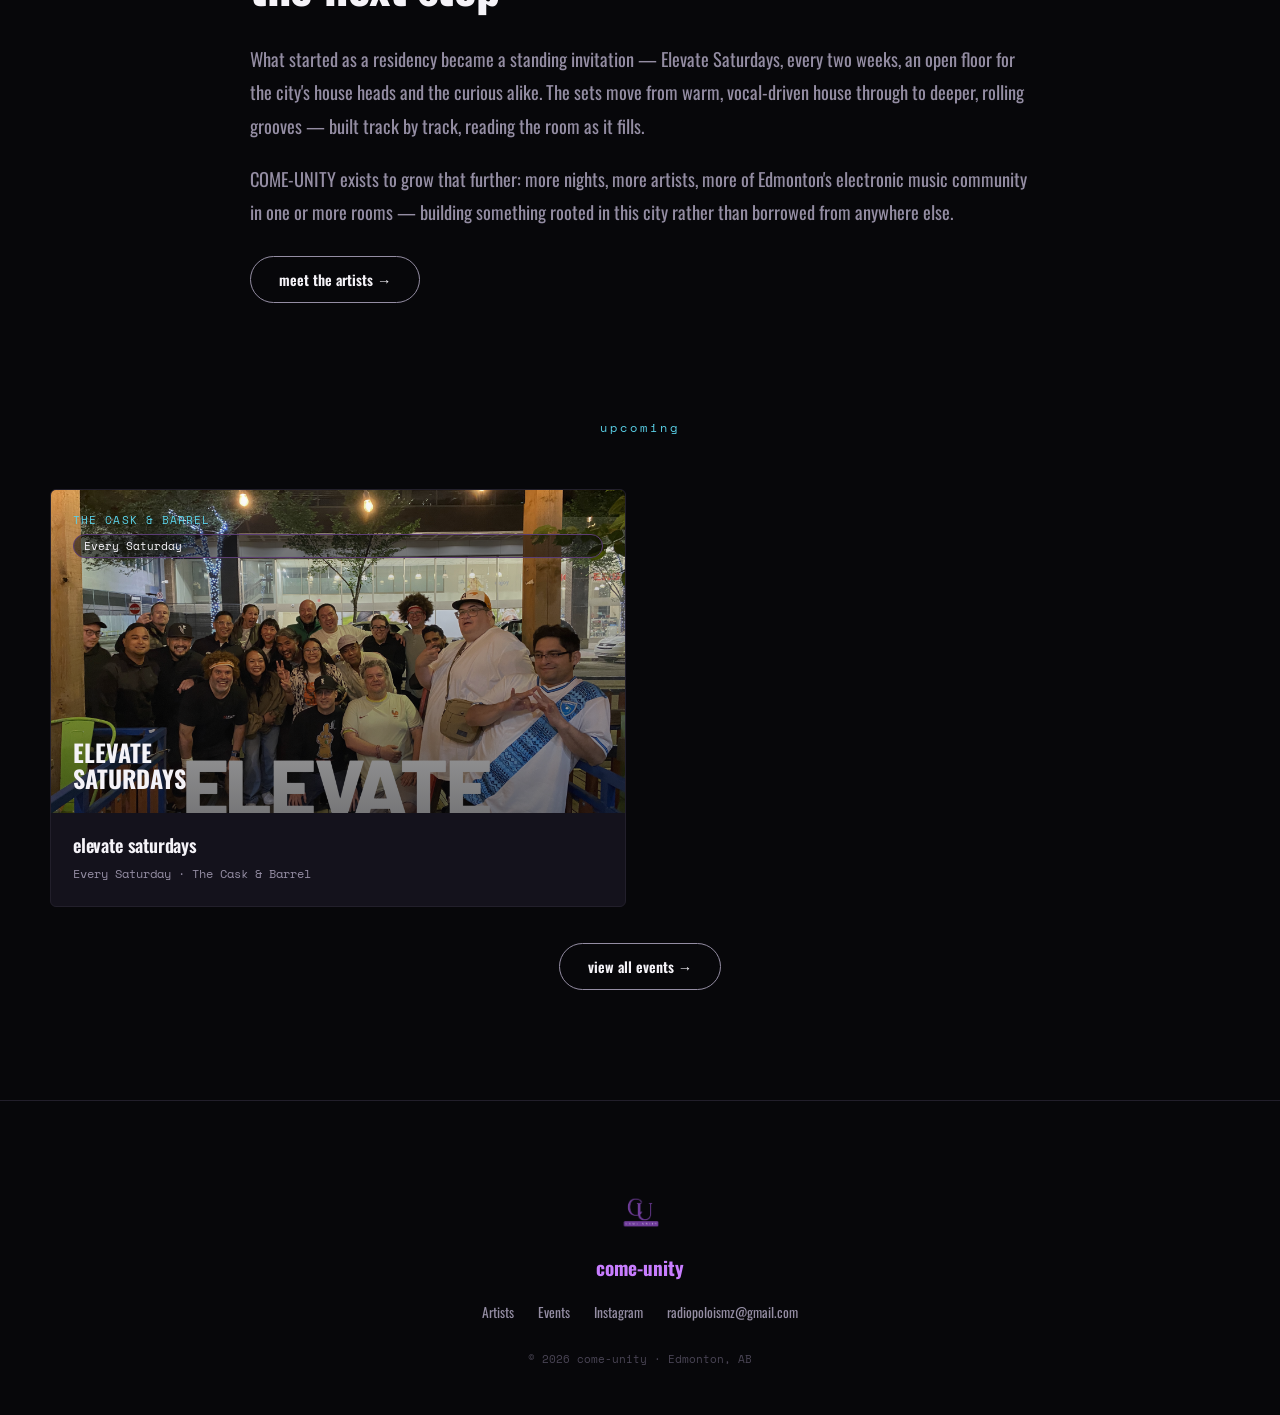
==== commit a7fc89d2: "Update index.html" ====
--- a/index.html
+++ b/index.html
@@ -193,7 +193,7 @@
     }
     container.innerHTML = list.map(ev => `
       <a class="event-card" href="${ev.slug || 'events/'}">
-        <div class="flyer" style="background-image:url('assets/elevate/Elevate_NEW.png')">
+        <div class="flyer" style="background-image:url('assets/elevate/Elevate-group.png')">
           <div>
             <div class="venue-tag">${ev.venue}</div>
             <div class="date-pill">${ev.date}</div>
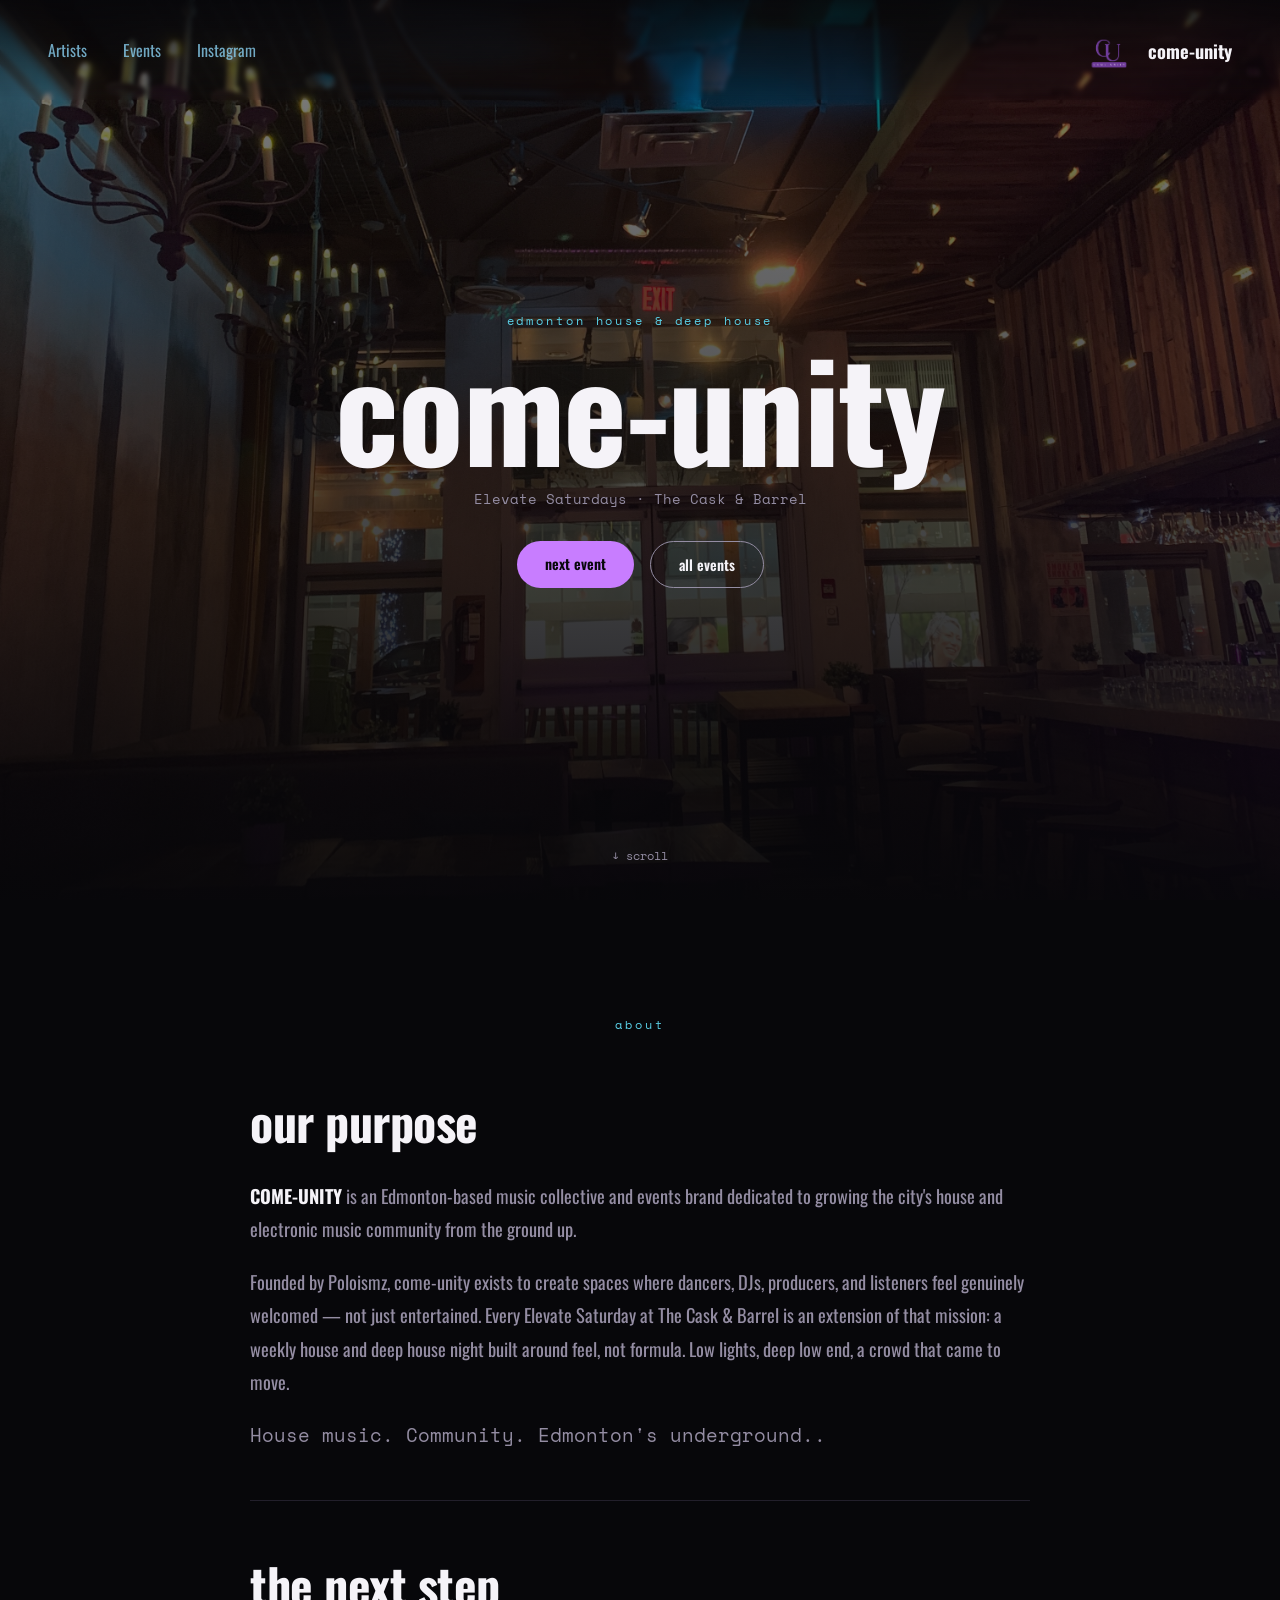
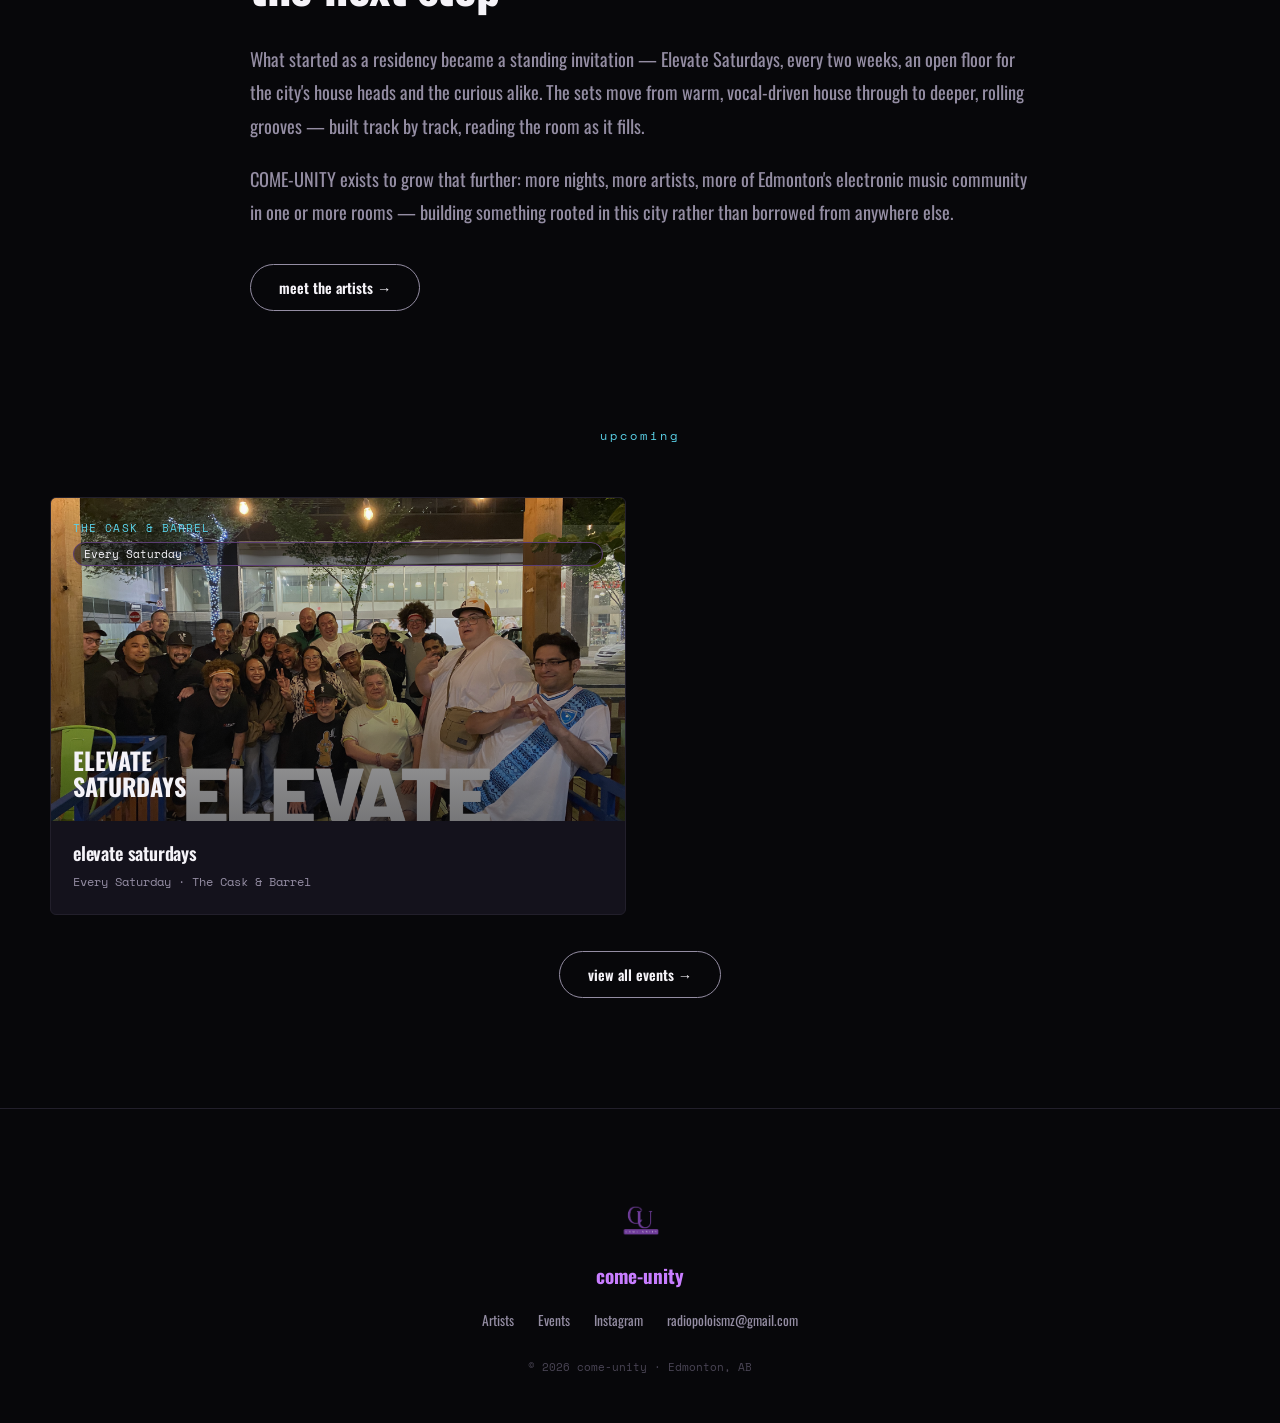
==== commit 10d28fc5: "Update index.html" ====
--- a/index.html
+++ b/index.html
@@ -68,7 +68,7 @@
       margin: 48px 0;
     }
     .about-stack .btn {
-      margin-top: 8px;
+      margin-top: 16px;
     }
   </style>
 </head>
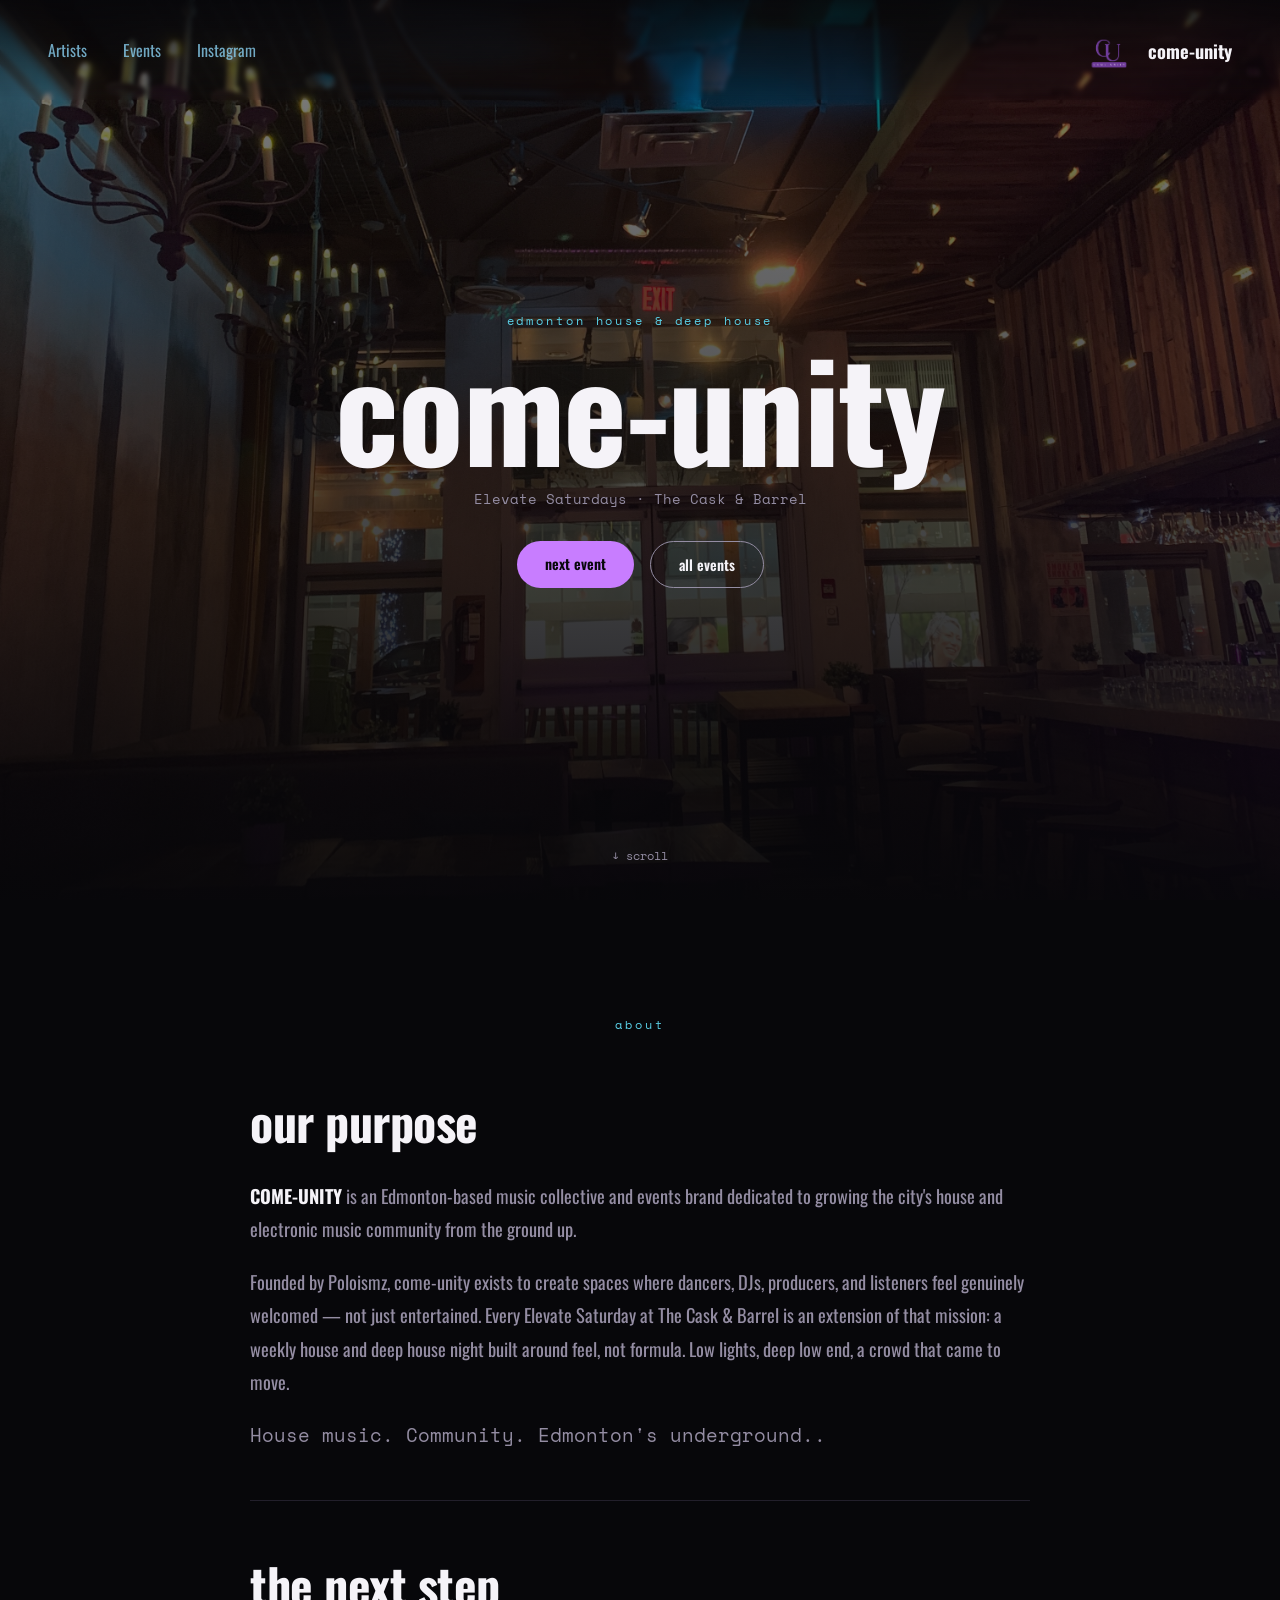
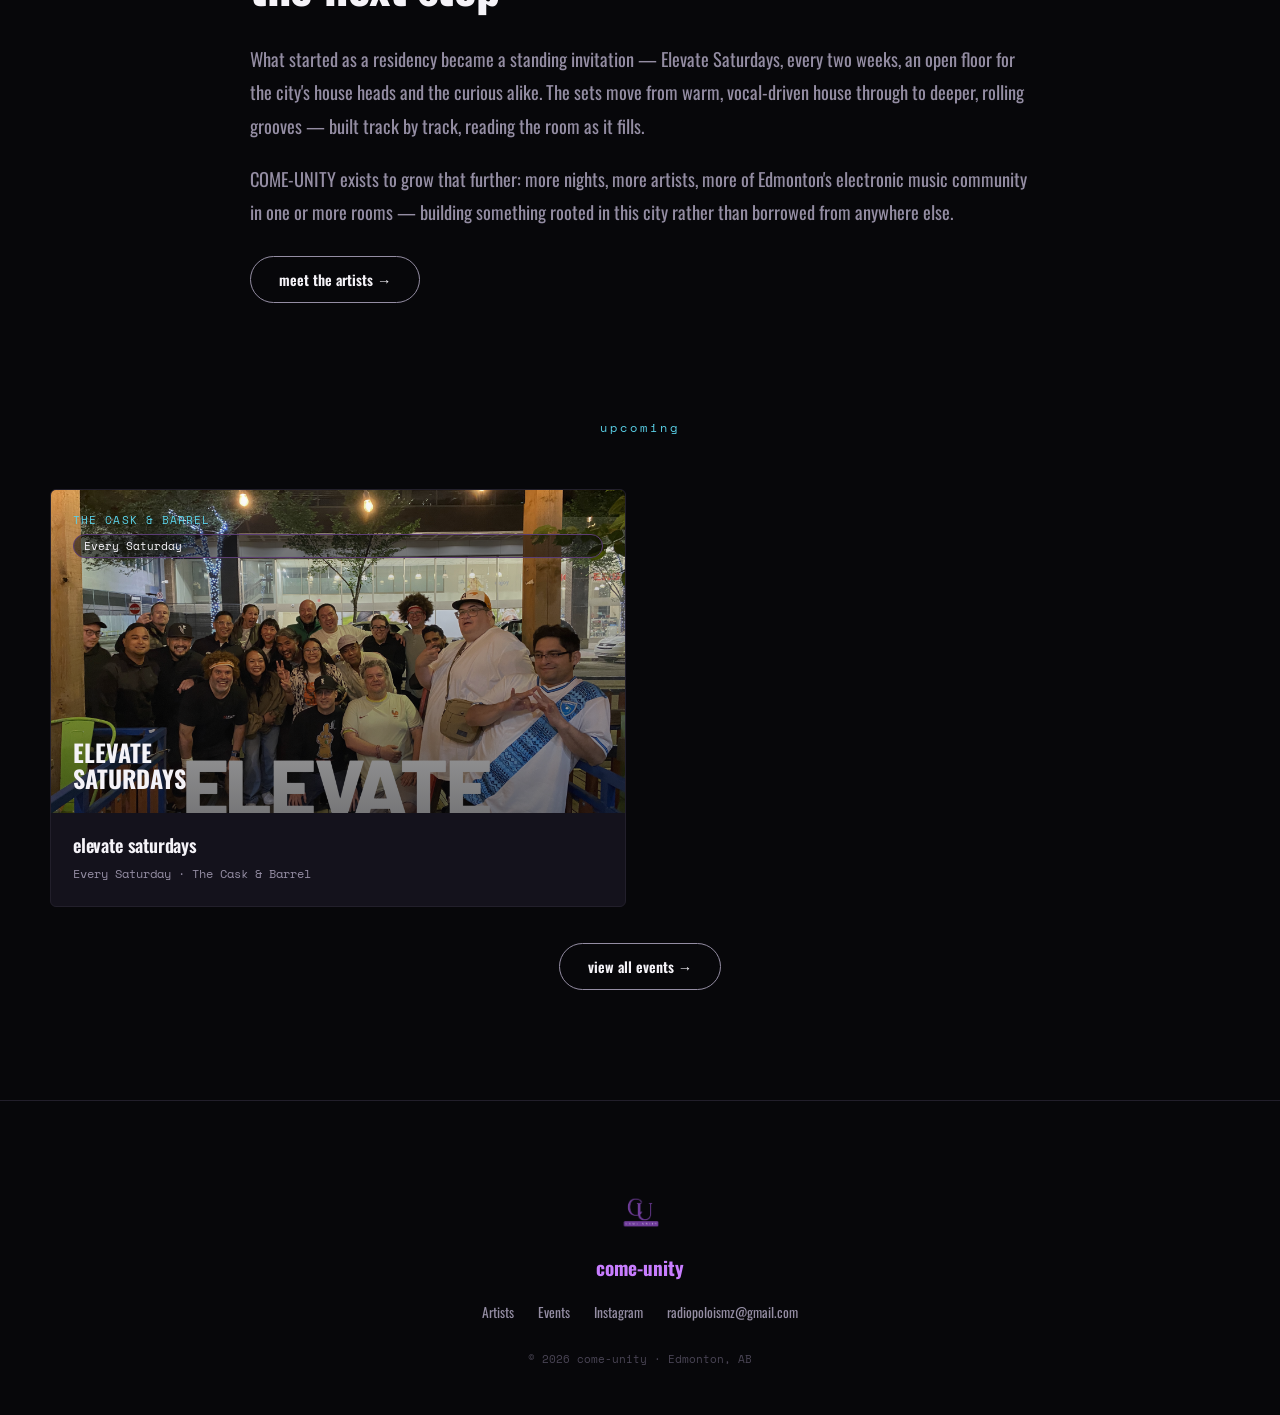
==== commit 52bed53a: "Update index.html" ====
--- a/index.html
+++ b/index.html
@@ -68,7 +68,7 @@
       margin: 48px 0;
     }
     .about-stack .btn {
-      margin-top: 16px;
+      margin-top: 8px;
     }
   </style>
 </head>
